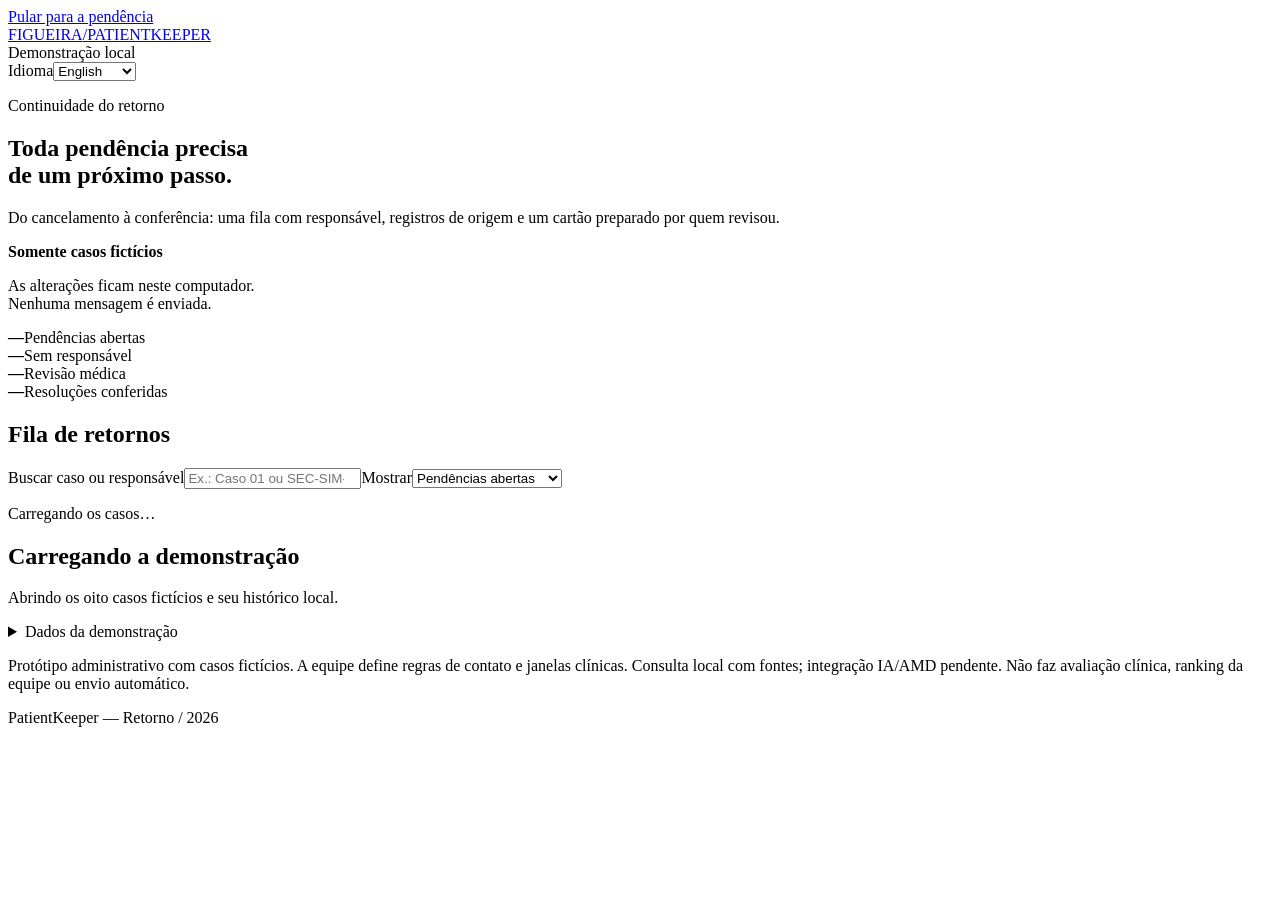
==== app/index.html @ 05391ead "Add Retorno prototype and recorded AMD evidence" ====
<!doctype html>
<html lang="en">
<head>
  <meta charset="utf-8">
  <meta name="viewport" content="width=device-width,initial-scale=1">
  <meta name="color-scheme" content="light">
  <title>PatientKeeper — Retorno | Conferir com fontes</title>
  <link rel="stylesheet" href="/styles.css">
  <script type="module" src="/client.mjs"></script>
</head>
<body>
  <a class="skip" href="#detail">Pular para a pendência</a>
  <div class="shell">
    <header class="topbar">
      <a class="wordmark" href="/" aria-label="PatientKeeper — Retorno, início">FIGUEIRA<span>/</span>PATIENTKEEPER</a>
      <div class="topbar-tools"><span class="badge">Demonstração local</span><div class="language-field"><label for="language">Idioma</label><select id="language" aria-label="Idioma"><option value="en" data-language-option lang="en">English</option><option value="pt" data-language-option lang="pt-BR">Português</option><option value="es" data-language-option lang="es">Español</option></select></div></div>
    </header>
    <main>
      <section class="intro" aria-labelledby="page-title">
        <div><p class="eyebrow">Continuidade do retorno</p><h1 id="page-title">Toda pendência precisa<br>de um próximo passo.</h1><p class="lede">Do cancelamento à conferência: uma fila com responsável, registros de origem e um cartão preparado por quem revisou.</p></div>
        <div class="demo-note"><span class="dot" aria-hidden="true"></span><div><strong>Somente casos fictícios</strong><p>As alterações ficam neste computador.<br>Nenhuma mensagem é enviada.</p></div></div>
      </section>
      <section class="metrics" aria-label="Indicadores do processo">
        <div><strong id="metric-open">—</strong><span>Pendências abertas</span></div>
        <div><strong id="metric-unowned">—</strong><span>Sem responsável</span></div>
        <div><strong id="metric-medical">—</strong><span>Revisão médica</span></div>
        <div><strong id="metric-resolved">—</strong><span>Resoluções conferidas</span></div>
      </section>
      <div class="workspace">
        <aside class="queue" aria-label="Fila de retornos">
          <div class="queue-header"><h2>Fila de retornos</h2><label for="search">Buscar caso ou responsável</label><input type="search" id="search" placeholder="Ex.: Caso 01 ou SEC-SIM-A" autocomplete="off"><label for="filter">Mostrar</label><select id="filter"><option value="open">Pendências abertas</option><option value="all">Todos os casos</option><option value="unowned">Sem responsável</option><option value="medical">Revisão médica</option><option value="waiting">Aguardando resposta</option><option value="blocked">Contato bloqueado</option><option value="resolved">Resolvidas</option></select><p id="queue-count" class="caption" aria-live="polite">Carregando os casos…</p></div>
          <div id="cases"></div>
        </aside>
        <section class="detail" id="detail" tabindex="-1" aria-label="Detalhe da pendência"><div class="empty-state"><h2>Carregando a demonstração</h2><p>Abrindo os oito casos fictícios e seu histórico local.</p></div></section>
      </div>
      <details class="data-tools"><summary>Dados da demonstração</summary><div class="tools-body"><p>Salve uma cópia do progresso ou retome uma cópia destes mesmos oito casos. Importe somente o arquivo desta demonstração, sem dados de pacientes.</p><div class="tool-actions"><a class="button" id="export" href="/api/export" download>Exportar progresso fictício</a><button id="open-import" type="button">Importar progresso</button><button id="open-reset" type="button">Reiniciar oito casos</button></div><p class="caption" id="storage-status">Armazenamento local · IA/RAG ainda não conectados.</p></div></details>
      <footer><p>Protótipo administrativo com casos fictícios. A equipe define regras de contato e janelas clínicas. Consulta local com fontes; integração IA/AMD pendente. Não faz avaliação clínica, ranking da equipe ou envio automático.</p><span>PatientKeeper — Retorno / 2026</span></footer>
    </main>
  </div>
  <div id="notice" class="notice" role="status" aria-live="polite" hidden></div>
  <dialog id="action-dialog" aria-labelledby="dialog-title"><form id="action-form"><div class="dialog-head"><p class="eyebrow">Registro humano · Dados fictícios</p><button class="icon-button" type="button" id="cancel-dialog" aria-label="Fechar confirmação">×</button></div><h2 id="dialog-title"></h2><p id="dialog-description"></p><div id="dialog-checks"></div><div class="dialog-actions"><button type="button" id="back-dialog">Voltar</button><button type="submit" class="primary" id="confirm-dialog" disabled>Confirmar na demonstração</button></div></form></dialog>
  <dialog id="import-dialog" aria-labelledby="import-title"><form id="import-form"><div class="dialog-head"><p class="eyebrow">Somente progresso fictício</p><button class="icon-button" type="button" id="cancel-import" aria-label="Fechar importação">×</button></div><h2 id="import-title">Retomar uma cópia</h2><p>O arquivo substitui o progresso local. Apenas o formato e os casos desta demonstração são aceitos.</p><label for="import-file">Arquivo JSON exportado nesta demonstração</label><input id="import-file" type="file" accept=".json,application/json" required><label class="check"><input type="checkbox" id="import-confirm" required><span>Confirmo que o arquivo contém somente estes casos fictícios.</span></label><p class="form-error" id="import-error" role="alert"></p><div class="dialog-actions"><button type="button" id="back-import">Voltar</button><button type="submit" class="primary">Importar progresso</button></div></form></dialog>
</body>
</html>
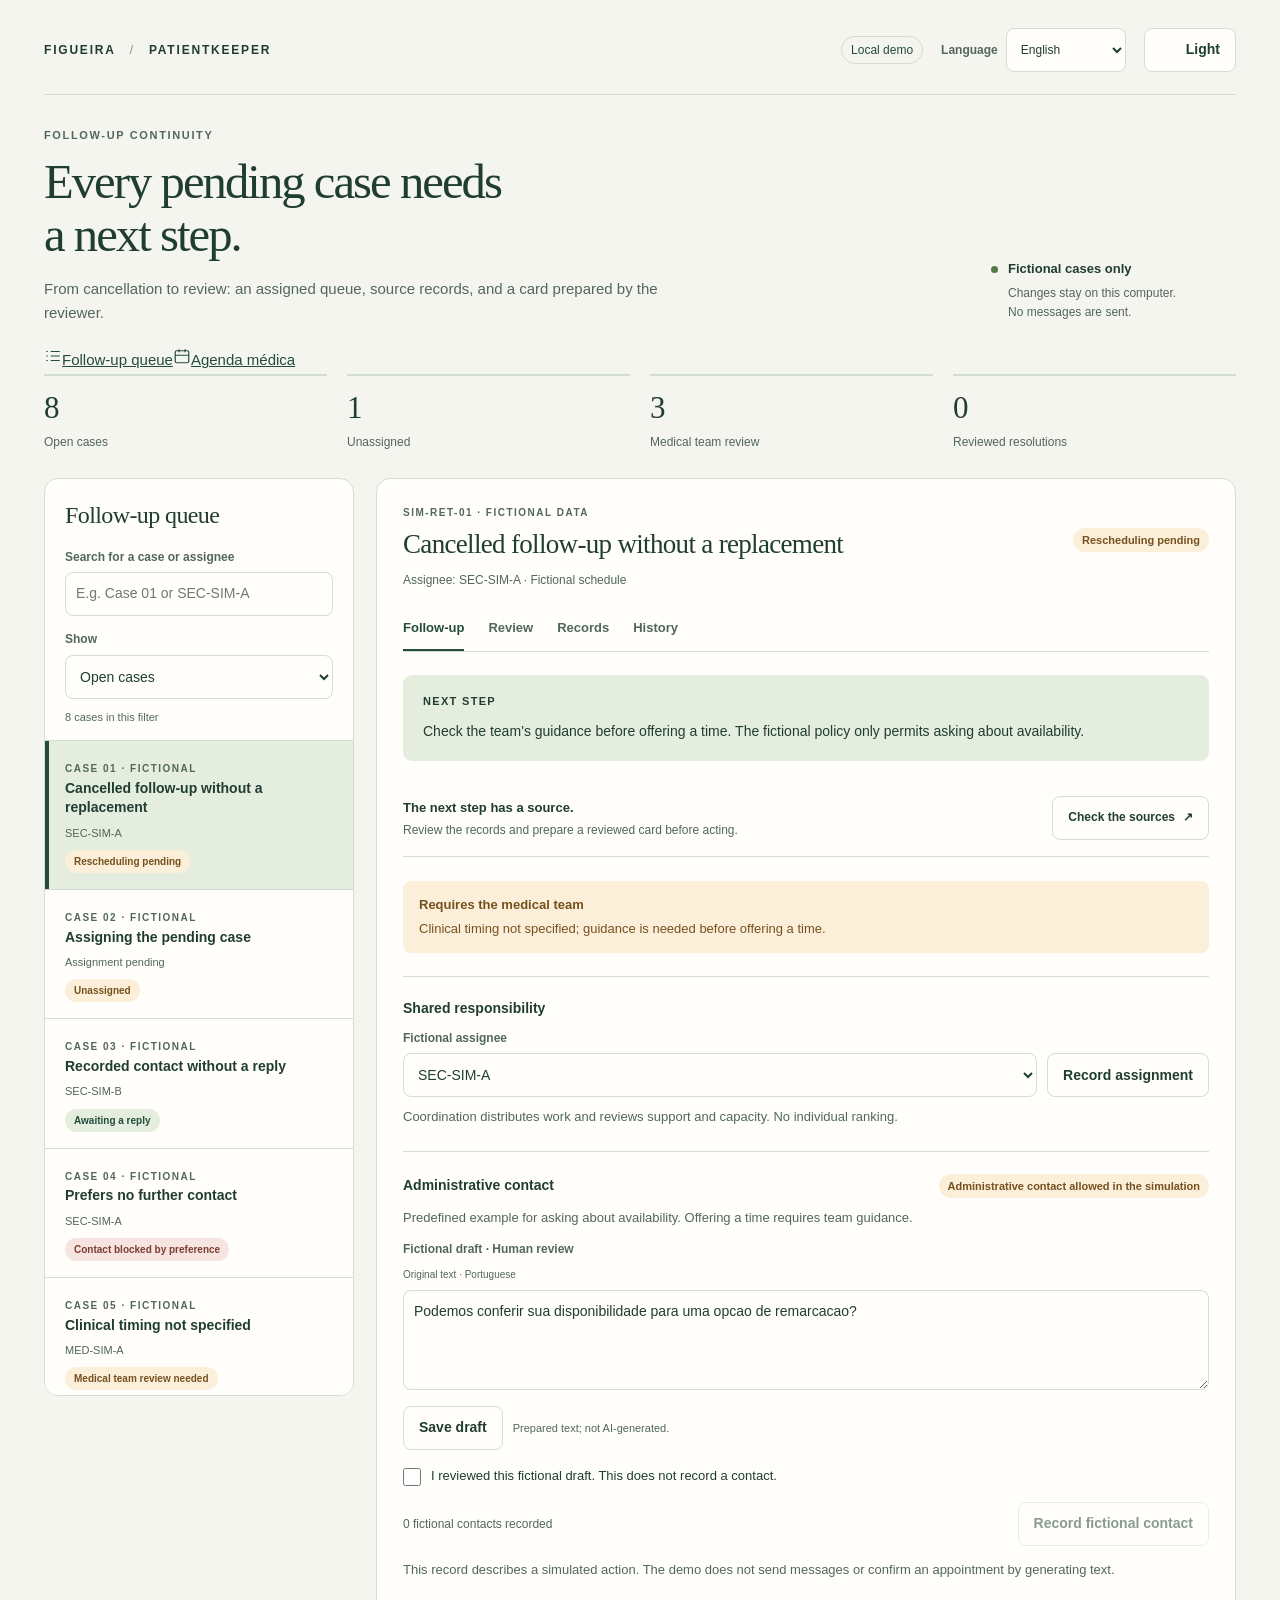
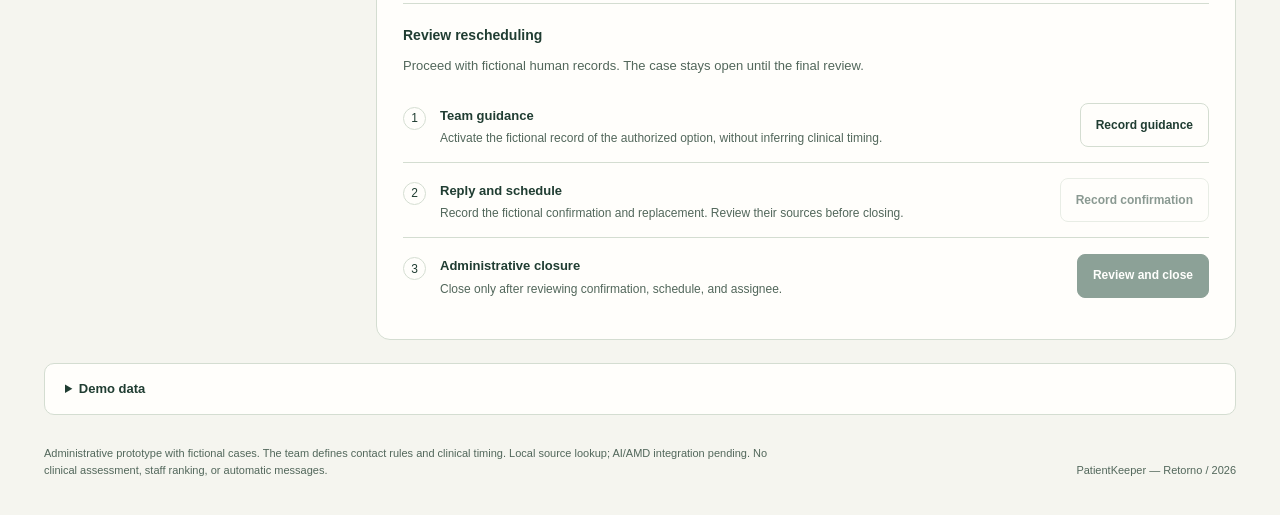
==== commit 54e3d363: "Add persistent theme and fictional doctor calendar" ====
--- a/app/index.html
+++ b/app/index.html
@@ -3,23 +3,27 @@
 <head>
   <meta charset="utf-8">
   <meta name="viewport" content="width=device-width,initial-scale=1">
-  <meta name="color-scheme" content="light">
+  <meta name="color-scheme" content="light dark">
   <title>PatientKeeper — Retorno | Conferir com fontes</title>
+  <link rel="icon" href="/favicon.svg" type="image/svg+xml">
+  <script src="/theme-init.js"></script>
   <link rel="stylesheet" href="/styles.css">
   <script type="module" src="/client.mjs"></script>
 </head>
 <body>
-  <a class="skip" href="#detail">Pular para a pendência</a>
+  <a class="skip" href="#detail">Pular para o conteúdo</a>
   <div class="shell">
     <header class="topbar">
       <a class="wordmark" href="/" aria-label="PatientKeeper — Retorno, início">FIGUEIRA<span>/</span>PATIENTKEEPER</a>
-      <div class="topbar-tools"><span class="badge">Demonstração local</span><div class="language-field"><label for="language">Idioma</label><select id="language" aria-label="Idioma"><option value="en" data-language-option lang="en">English</option><option value="pt" data-language-option lang="pt-BR">Português</option><option value="es" data-language-option lang="es">Español</option></select></div></div>
+      <div class="topbar-tools"><span class="badge">Demonstração local</span><div class="language-field"><label for="language">Idioma</label><select id="language" aria-label="Idioma"><option value="en" data-language-option lang="en">English</option><option value="pt" data-language-option lang="pt-BR">Português</option><option value="es" data-language-option lang="es">Español</option></select></div><button type="button" class="theme-toggle" id="theme-toggle" data-source-reading aria-label="Switch to dark mode" aria-pressed="false"><svg data-theme-icon aria-hidden="true" viewBox="0 0 24 24" width="18" height="18" fill="none" stroke="currentColor" stroke-width="1.6" stroke-linecap="round" stroke-linejoin="round"></svg><span data-theme-label data-source-reading>Light</span></button></div>
     </header>
     <main>
       <section class="intro" aria-labelledby="page-title">
         <div><p class="eyebrow">Continuidade do retorno</p><h1 id="page-title">Toda pendência precisa<br>de um próximo passo.</h1><p class="lede">Do cancelamento à conferência: uma fila com responsável, registros de origem e um cartão preparado por quem revisou.</p></div>
         <div class="demo-note"><span class="dot" aria-hidden="true"></span><div><strong>Somente casos fictícios</strong><p>As alterações ficam neste computador.<br>Nenhuma mensagem é enviada.</p></div></div>
       </section>
+      <nav class="workspace-nav" aria-label="Navegação do trabalho"><a href="#queue" data-view="queue" aria-current="page"><svg aria-hidden="true" viewBox="0 0 24 24" width="18" height="18" fill="none" stroke="currentColor" stroke-width="1.6"><path d="M9 6h12M9 12h12M9 18h12M3 6h2M3 12h2M3 18h2"/></svg>Fila de retornos</a><a href="#calendar" data-view="calendar"><svg aria-hidden="true" viewBox="0 0 24 24" width="18" height="18" fill="none" stroke="currentColor" stroke-width="1.6"><rect x="3" y="5" width="18" height="16" rx="2"/><path d="M16 3v4M8 3v4M3 11h18"/></svg>Agenda médica</a></nav>
+      <section id="queue-view" aria-label="Fila de retornos">
       <section class="metrics" aria-label="Indicadores do processo">
         <div><strong id="metric-open">—</strong><span>Pendências abertas</span></div>
         <div><strong id="metric-unowned">—</strong><span>Sem responsável</span></div>
@@ -33,6 +37,8 @@
         </aside>
         <section class="detail" id="detail" tabindex="-1" aria-label="Detalhe da pendência"><div class="empty-state"><h2>Carregando a demonstração</h2><p>Abrindo os oito casos fictícios e seu histórico local.</p></div></section>
       </div>
+      </section>
+      <section id="calendar-view" class="calendar-view" hidden aria-label="Agenda médica" tabindex="-1" data-source-reading></section>
       <details class="data-tools"><summary>Dados da demonstração</summary><div class="tools-body"><p>Salve uma cópia do progresso ou retome uma cópia destes mesmos oito casos. Importe somente o arquivo desta demonstração, sem dados de pacientes.</p><div class="tool-actions"><a class="button" id="export" href="/api/export" download>Exportar progresso fictício</a><button id="open-import" type="button">Importar progresso</button><button id="open-reset" type="button">Reiniciar oito casos</button></div><p class="caption" id="storage-status">Armazenamento local · IA/RAG ainda não conectados.</p></div></details>
       <footer><p>Protótipo administrativo com casos fictícios. A equipe define regras de contato e janelas clínicas. Consulta local com fontes; integração IA/AMD pendente. Não faz avaliação clínica, ranking da equipe ou envio automático.</p><span>PatientKeeper — Retorno / 2026</span></footer>
     </main>
--- a/styles.css
+++ b/styles.css
@@ -0,0 +1,13 @@
+:root{--ink:#203d32;--muted:#52675b;--paper:#f5f5ef;--white:#fffefb;--line:#d4ddd1;--green:#244c3c;--soft:#e4edde;--amber:#76511e;--amber-bg:#fbefda;--rose:#7c3c30;--rose-bg:#f5e4df;--focus:#906019;--radius:14px}*{box-sizing:border-box}body{margin:0;background:var(--paper);color:var(--ink);font:15px/1.55 -apple-system,BlinkMacSystemFont,"Segoe UI",sans-serif}button,input,select,textarea{font:inherit}button,.button{display:inline-flex;align-items:center;justify-content:center;gap:8px;border:1px solid var(--line);border-radius:8px;padding:10px 15px;min-height:44px;background:var(--white);color:var(--ink);text-decoration:none;cursor:pointer;font-size:14px;font-weight:600}button:hover,.button:hover{background:var(--soft)}button:disabled{opacity:.52;cursor:not-allowed}button.primary{background:var(--green);border-color:var(--green);color:#fff}button.primary:hover{background:#153c2c}a{color:var(--green)}:is(button,a,input,select,textarea,summary):focus-visible{outline:3px solid var(--focus);outline-offset:3px}.skip{position:absolute;top:-100px;left:16px;z-index:15;background:var(--white);padding:12px}.skip:focus{top:12px}.shell{max-width:1440px;padding:28px 44px;margin:auto}.topbar{display:flex;justify-content:space-between;align-items:center;gap:18px;padding-bottom:22px;border-bottom:1px solid var(--line)}.wordmark{color:var(--ink);font-size:12px;font-weight:750;letter-spacing:.15em;text-decoration:none;display:flex;gap:14px;flex-wrap:wrap}.wordmark span{font-weight:400;color:#819481}.badge,.tag{display:inline-flex;align-items:center;max-width:100%;font-size:11px;line-height:1.5;font-weight:650;padding:4px 9px;border-radius:20px;color:var(--green);background:var(--soft)}.badge{border:1px solid var(--line);background:transparent;font-weight:500;font-size:12px}.tag.warn{color:var(--amber);background:var(--amber-bg)}.tag.stop{color:var(--rose);background:var(--rose-bg)}.intro{display:flex;justify-content:space-between;align-items:flex-end;gap:40px;padding:32px 0 22px}.eyebrow{font-size:11px;letter-spacing:.15em;text-transform:uppercase;font-weight:700;margin:0 0 12px;color:var(--muted)}h1{font:400 clamp(34px,3.8vw,51px)/1.08 Georgia,"Times New Roman",serif;letter-spacing:-.04em;margin:0 0 16px}h2{font:400 26px/1.2 Georgia,"Times New Roman",serif;letter-spacing:-.025em;margin:0 0 12px}h3{font-size:14px;line-height:1.4;margin:0 0 10px}p{margin:0 0 12px}.lede{color:var(--muted);max-width:650px;line-height:1.6;margin:0}.demo-note{display:flex;gap:10px;min-width:245px;padding:14px 0 4px;font-size:12px;color:var(--muted)}.demo-note strong{font-size:13px;color:var(--ink);font-weight:600}.demo-note p{margin:5px 0 0}.dot{width:7px;height:7px;flex:0 0 7px;border-radius:50%;background:#557844;margin-top:7px}.metrics{display:grid;grid-template-columns:repeat(4,1fr);gap:20px;margin:3px 0 26px}.metrics>div{border-top:2px solid var(--line);padding-top:12px}.metrics strong{display:block;font:400 31px/1.3 Georgia,serif}.metrics span{font-size:12px;color:var(--muted)}.workspace{display:grid;grid-template-columns:310px minmax(0,1fr);gap:22px;align-items:start}.queue,.detail{border:1px solid var(--line);border-radius:var(--radius);background:var(--white);min-width:0}.queue{overflow:hidden}.queue-header{padding:22px 20px 14px}.queue-header h2{font-size:24px;margin-bottom:18px}label{display:block;font-size:12px;font-weight:600;color:var(--muted);margin-bottom:6px}input:not([type=checkbox]),select,textarea{width:100%;min-height:44px;border:1px solid var(--line);border-radius:8px;background:var(--white);color:var(--ink);padding:10px;font-size:14px}input[type=search]{margin-bottom:14px}textarea{resize:vertical;min-height:100px}.caption{color:var(--muted);font-size:12px;margin:10px 0 0}.queue-header .caption{font-size:11px}#cases{max-height:655px;overflow:auto}.case{width:100%;display:block;text-align:left;padding:16px 20px;border:0;border-top:1px solid var(--line);border-radius:0;min-height:116px;font-weight:400}.case[aria-pressed=true]{background:var(--soft);box-shadow:inset 4px 0 var(--green)}.case .eyebrow{font-size:10px;margin:0 0 6px}.case strong{display:block;font-size:14px;line-height:1.4;margin:0 0 7px;font-weight:650}.case small{display:block;font-size:11px;color:var(--muted);margin-bottom:8px}.case .tag{font-size:10px}.detail{padding:26px;outline:none}.detail:focus-visible{outline:3px solid var(--focus);outline-offset:3px}.detail-head{display:flex;gap:18px;justify-content:space-between;align-items:start}.detail-head h2{font-size:27px;margin-bottom:10px}.detail-head .eyebrow{font-size:10px;margin-bottom:8px}.detail-head>.tag{flex-shrink:0;margin-top:23px;max-width:170px}.context-line{font-size:12px;color:var(--muted);margin:0 0 18px}.tabs{display:flex;gap:24px;border-bottom:1px solid var(--line);margin-bottom:23px;overflow:auto}.tabs button{padding:10px 0;min-height:44px;border:0;border-bottom:2px solid transparent;border-radius:0;background:transparent;font-size:13px;color:var(--muted);white-space:nowrap}.tabs button[aria-selected=true]{color:var(--green);border-color:var(--green)}.next-action{padding:19px 20px;background:var(--soft);border-radius:9px;margin-bottom:22px}.next-action h3{font-size:11px;text-transform:uppercase;letter-spacing:.12em}.next-action p{font-size:14px;line-height:1.6;margin:0}.section{margin-top:23px;padding-top:22px;border-top:1px solid var(--line)}.section:first-child{margin-top:0;padding-top:0;border-top:0}.section>p{font-size:13px;color:var(--muted)}.field-row{display:flex;align-items:flex-end;gap:10px}.field-row .field{flex:1;min-width:0}.field-row label{margin:0 0 6px}.field-row button{flex-shrink:0}.callout{font-size:13px;border-radius:8px;padding:14px 16px;background:var(--amber-bg);color:var(--amber);margin:14px 0}.callout.stop{background:var(--rose-bg);color:var(--rose)}.callout p{margin:4px 0 0}.section-title-row{display:flex;align-items:center;justify-content:space-between;gap:14px;margin-bottom:10px}.section-title-row h3{margin:0}.contact-summary{display:flex;align-items:center;justify-content:space-between;font-size:12px;color:var(--muted);gap:14px;margin:14px 0}.form-actions{display:flex;gap:10px;flex-wrap:wrap;align-items:center;margin-top:10px}.draft-status{font-size:11px;color:var(--muted)}.check{display:flex;align-items:flex-start;gap:10px;font-size:13px;line-height:1.5;font-weight:400;margin:16px 0;color:var(--ink)}input[type=checkbox]{width:18px;height:18px;margin:2px 0 0;flex-shrink:0;accent-color:var(--green)}.step{display:grid;grid-template-columns:25px minmax(0,1fr) auto;gap:12px;align-items:center;padding:15px 0;border-top:1px solid var(--line)}.step:first-of-type{border-top:0}.step-num{font-size:12px;width:23px;height:23px;border:1px solid var(--line);border-radius:50%;display:grid;place-items:center;align-self:start;margin-top:4px}.step.complete .step-num{background:var(--soft);border-color:var(--soft)}.step strong{font-size:13px;font-weight:650}.step p{font-size:12px;line-height:1.5;margin:3px 0 0;color:var(--muted)}.step button{font-size:12px;max-width:160px}.source{padding:15px 17px;border:1px solid var(--line);border-left:3px solid #819675;border-radius:6px;margin-bottom:12px;font-size:13px;line-height:1.65;overflow-wrap:anywhere}.source-head{display:flex;align-items:center;justify-content:space-between;gap:12px;margin-bottom:8px}.source-head strong{font-size:11px;font-weight:650}.source .tag{font-size:10px}.source p{margin:0}.source.historical{border-left-color:#b59657;background:#faf7f1}.timeline{list-style:none;padding:0;margin:0}.timeline li{display:grid;grid-template-columns:12px minmax(0,1fr);gap:12px;margin-left:4px;padding:0 0 18px;border-left:1px solid var(--line)}.timeline li:before{content:"";width:7px;height:7px;background:#769265;border-radius:50%;margin-left:-4px;margin-top:7px}.timeline p{font-size:13px;margin:0 0 4px}.timeline time{font-size:11px;color:var(--muted)}.empty-state{padding:20px 0}.empty-state p{font-size:14px;color:var(--muted);max-width:520px}.queue .empty-state{padding:18px 20px}.queue .empty-state p{font-size:12px}.data-tools{margin-top:23px;border:1px solid var(--line);border-radius:10px;font-size:13px;background:var(--white)}summary{padding:15px 20px;cursor:pointer;font-weight:600}summary:hover{background:var(--soft);border-radius:10px}.tools-body{padding:5px 20px 18px}.tools-body>p{max-width:700px;color:var(--muted)}.tool-actions{display:flex;gap:10px;flex-wrap:wrap}.tool-actions button,.tool-actions a{font-size:12px}footer{display:flex;align-items:flex-end;justify-content:space-between;gap:50px;padding:30px 0 8px;font-size:11px;color:var(--muted)}footer p{max-width:730px;margin:0}footer>span{white-space:nowrap}.notice{position:fixed;bottom:22px;left:50%;transform:translateX(-50%);max-width:min(90vw,700px);border:1px solid var(--line);background:var(--ink);color:white;border-radius:9px;box-shadow:0 8px 32px #152a2226;padding:12px 18px;font-size:13px;z-index:30}.notice.error{background:#793c30;color:#fff;border-color:#793c30}dialog{max-width:min(550px,calc(100vw - 32px));width:550px;padding:25px;border:1px solid var(--line);border-radius:14px;background:var(--white);color:var(--ink)}dialog::backdrop{background:#142c245c}dialog p{font-size:14px;color:var(--muted)}.dialog-head{display:flex;justify-content:space-between;align-items:start;gap:20px}.icon-button{font-size:25px;padding:0;min-width:36px;min-height:36px;font-weight:400;border:0;background:transparent}.dialog-head .eyebrow{font-size:10px;margin-top:10px}.dialog-actions{display:flex;justify-content:flex-end;gap:10px;padding-top:16px;margin-top:20px;border-top:1px solid var(--line)}.form-error{color:var(--rose);font-size:12px;margin-top:14px;min-height:18px}.busy{cursor:wait}.busy button{cursor:wait}.sr-only{position:absolute;width:1px;height:1px;padding:0;margin:-1px;overflow:hidden;clip:rect(0,0,0,0);white-space:nowrap;border:0}[hidden]{display:none!important}@media(max-width:1000px){.shell{padding:24px}.workspace{grid-template-columns:280px minmax(0,1fr);gap:18px}.detail{padding:22px}.detail-head{display:block}.detail-head>.tag{margin:0 0 12px;max-width:100%}.field-row{flex-wrap:wrap}.field-row .field{flex-basis:100%}.intro{gap:24px}.demo-note{min-width:200px}.step{grid-template-columns:24px minmax(0,1fr)}.step button{grid-column:2;justify-self:start;max-width:none}footer{gap:25px}}@media(max-width:760px){.intro{display:block}.demo-note{margin-top:18px;padding:0}.workspace{grid-template-columns:1fr}.metrics{gap:12px;margin-bottom:22px}#cases{max-height:300px}.queue-header{padding:19px}.queue-header h2{margin-bottom:15px}.detail-head{display:flex}.detail-head>.tag{margin-top:22px;max-width:160px}.field-row{flex-wrap:nowrap}.field-row .field{flex-basis:auto}.step{grid-template-columns:24px minmax(0,1fr) auto}.step button{grid-column:auto;max-width:150px}footer{display:block}footer>span{display:block;margin-top:14px}}@media(max-width:480px){.shell{padding:18px 16px}.topbar{align-items:start;flex-wrap:wrap;gap:12px;padding-bottom:18px}.wordmark{font-size:10px;gap:9px}.badge{font-size:10px;padding:3px 8px}.intro{padding:27px 0 20px}h1{font-size:35px}.lede{font-size:14px}.metrics{grid-template-columns:repeat(2,1fr);gap:14px}.metrics strong{font-size:29px}.metrics span{font-size:11px}.detail{padding:18px}.detail-head{display:block}.detail-head h2{font-size:26px}.detail-head>.tag{margin:0 0 12px;max-width:100%}.tabs{gap:22px}.field-row{flex-wrap:wrap}.field-row .field{flex-basis:100%}.field-row button{width:100%}.step{grid-template-columns:23px minmax(0,1fr)}.step button{grid-column:2;justify-self:start;max-width:none}.form-actions button{width:100%}.contact-summary{flex-wrap:wrap}.source-head{flex-wrap:wrap}.tools-body{padding:5px 16px 18px}.tool-actions button,.tool-actions a{width:100%}dialog{padding:20px}.dialog-actions{flex-wrap:wrap}.dialog-actions button{flex:1;min-width:110px}.notice{bottom:14px;font-size:12px}.context-line{font-size:11px}}@media(prefers-reduced-motion:no-preference){button,.button{transition:background-color .15s ease}}
+/* ACT III — conferência com fontes, 12/10/2026 */
+.evidence-entry{display:flex;align-items:center;justify-content:space-between;gap:18px;margin:-4px 0 24px;padding:16px 0;border-bottom:1px solid var(--line)}.evidence-entry strong{font-size:13px}.evidence-entry p{font-size:12px;color:var(--muted);margin:3px 0 0}.evidence-entry button{font-size:12px;flex-shrink:0}.evidence-intro{display:flex;justify-content:space-between;gap:22px;align-items:flex-start;margin-bottom:22px}.evidence-intro h3{font:400 26px/1.2 Georgia,serif;letter-spacing:-.025em;margin:0 0 10px}.evidence-intro p:not(.eyebrow){font-size:13px;color:var(--muted);max-width:430px;margin:0}.evidence-intro>.tag{white-space:nowrap;margin-top:4px}.evidence-prompts{display:flex;gap:7px;flex-wrap:wrap;margin:10px 0}.evidence-prompts button{min-height:36px;padding:6px 10px;font-size:11px;font-weight:500;background:transparent}.evidence-empty{display:flex;gap:17px;padding:23px 0;margin-top:23px;border-top:1px solid var(--line);color:var(--muted)}.evidence-empty>span{font:400 25px/1.3 Georgia,serif;color:#83917d}.evidence-empty strong{font-size:13px;color:var(--ink)}.evidence-empty p{font-size:12px;max-width:450px;margin:4px 0 0}.evidence-loading{padding:23px 0;font-size:13px;color:var(--muted)}.evidence-findings{border-top:1px solid var(--line);padding-top:23px;margin-top:25px}.evidence-result-heading{display:flex;align-items:flex-start;justify-content:space-between;gap:20px;margin-bottom:14px}.evidence-result-heading h3{font-size:14px;margin:0}.evidence-result-heading .tag{flex-shrink:0}.evidence-excerpt{border:1px solid var(--line);border-left:3px solid var(--green);border-radius:8px;padding:17px 18px;margin:12px 0;background:#fbfcf7}.evidence-excerpt blockquote{font-size:14px;line-height:1.65;margin:8px 0 0;overflow-wrap:anywhere}.evidence-excerpt .check{border-top:1px solid var(--line);margin:16px 0 0;padding-top:12px;font-size:12px}.evidence-review{margin-top:22px;padding:0 0 6px}.evidence-review>p{margin-top:10px}.historical-note{padding:0;margin-top:14px;border:1px solid var(--line);border-radius:8px;font-size:12px}.historical-note>.source{margin:0 14px 14px}.evidence-receipts{margin-top:25px;border-top:1px solid var(--line)}.evidence-receipts>summary{font-size:12px;padding:16px 0}.saved-review{display:flex;gap:14px;align-items:center;flex-wrap:wrap;border-top:1px solid var(--line);padding:12px 0}.saved-review strong{font-size:12px}.saved-review button{font-size:12px;min-height:36px;padding:6px 12px;margin-left:auto}.evidence-limit{padding-top:17px;border-top:1px solid var(--line);margin:18px 0 0}.return-card{padding:26px;margin:28px 0 0;background:#f1f4e8;border:1px solid #bdcbb1;border-radius:12px;box-shadow:0 5px 15px #244c3c08}.return-card header{display:flex;align-items:start;justify-content:space-between;gap:15px;margin-bottom:18px}.return-card header>.eyebrow{font-size:10px;margin:4px 0 0}.return-card .tag{background:#dfe8d3;font-size:10px}.return-card>h3{font:400 30px/1.2 Georgia,serif;letter-spacing:-.035em;margin-bottom:8px}.card-subtitle{font-size:12px;color:var(--muted)}.card-sources{margin:20px 0 0;padding:0;list-style:none;counter-reset:card-source}.card-sources li{position:relative;counter-increment:card-source;padding:16px 0 16px 29px;border-top:1px solid #cbd6bf}.card-sources li:before{content:counter(card-source,decimal-leading-zero);position:absolute;top:18px;left:0;font-size:10px;color:var(--muted)}.card-sources p{font-size:14px;margin:0 0 8px;overflow-wrap:anywhere}.card-sources span{font-size:10px;color:var(--muted);overflow-wrap:anywhere}.card-foot{display:flex;justify-content:space-between;gap:22px;border-top:1px solid #bdcbb1;padding-top:17px;margin-top:5px}.card-foot p{font-size:10px;color:var(--muted);margin:0;overflow-wrap:anywhere;max-width:52%}@media(max-width:1050px){.evidence-intro{display:block}.evidence-intro>.tag{margin-top:14px}.evidence-entry{display:block}.evidence-entry button{margin-top:12px}.evidence-result-heading{flex-wrap:wrap;gap:8px}}@media(max-width:480px){.evidence-intro h3{font-size:24px}.evidence-prompts{gap:6px}.evidence-prompts button{min-height:44px}.evidence-excerpt{padding:14px}.return-card{padding:18px}.return-card header{display:block}.return-card header .tag{margin-top:10px}.return-card>h3{font-size:27px}.card-foot{display:block}.card-foot p{max-width:100%;margin:0 0 9px}.saved-review button{margin-left:0}.evidence-entry button,.evidence-review button{width:100%}}
+@media(max-width:480px){.tabs{display:grid;grid-template-columns:repeat(2,minmax(0,1fr));gap:0 18px;overflow:visible}.tabs button{justify-content:flex-start}}
+
+/* Language selector and navigation improvements — ACT III, 12/10/2026. */
+.topbar-tools{display:flex;align-items:center;gap:18px;flex-wrap:wrap}.language-field{display:flex;align-items:center;gap:8px}.language-field label{margin:0}.language-field select{width:auto;min-width:120px;min-height:44px;padding:8px 30px 8px 10px;font-size:12px}.queue-return{display:none}.original-label{font-size:10px!important;line-height:1.5;color:var(--muted);margin:8px 0!important}.lexical-limit{padding:12px 14px;border:1px solid var(--line);border-radius:8px;background:#f8f9f3}.evidence-result-heading h3:focus-visible,.return-card h3:focus-visible{outline:3px solid var(--focus);outline-offset:5px}.card-sources .original-label{margin:0 0 8px!important}.evidence-excerpt .original-label{margin:8px 0 0!important}@media(max-width:1000px){.tabs{display:grid;grid-template-columns:repeat(2,minmax(0,1fr));gap:0 18px;overflow:visible}.tabs button{justify-content:flex-start;white-space:normal;text-align:left;overflow-wrap:anywhere}}@media(max-width:760px){.queue-return{display:inline-flex;margin:0 0 18px;min-height:44px}.topbar-tools{gap:10px}.language-field{flex-wrap:wrap}}@media(max-width:480px){.topbar-tools{width:100%;justify-content:space-between;gap:8px}.language-field label{font-size:11px}.language-field select{min-width:112px;font-size:12px}}
+
+/* Reviewed reading translations are display-only; original citations remain accessible. */
+.source-reading{min-width:0;overflow-wrap:anywhere}.source-reading .reading-label{font-size:10px;font-weight:650;color:var(--green);margin:10px 0 6px}.source-reading .reading-text{font-size:14px;line-height:1.65;margin:0 0 8px}.source-reading .reading-limit,.source-reading .reading-unavailable{font-size:11px;line-height:1.5;color:var(--muted);margin:8px 0}.source-original{border-top:1px solid var(--line);margin:10px 0 0}.source-original>summary{min-height:44px;padding:10px 0;font-size:11px;font-weight:600;line-height:1.5;color:var(--muted)}.source-original>summary:hover{background:transparent;color:var(--ink)}.source-original>summary:focus-visible{outline:3px solid var(--focus);outline-offset:3px}.source-original .source-original-text{padding:10px 12px;margin:0 0 4px;background:#f2f4eb;border-radius:5px;line-height:1.65;font-size:13px;overflow-wrap:anywhere}.card-sources .reading-label{margin:0 0 6px}.card-sources .reading-limit{font-size:11px}.card-sources .source-original-text{font-size:13px}@media(max-width:480px){.source-reading .reading-text{font-size:13px}.source-original>summary{font-size:12px}}
+
+/* Recorded execution is a separate reading surface, not a live AI answer. */
+.recorded-amd-reading.section{padding:24px;margin-top:28px;border-top:1px solid var(--line);border-radius:10px;background:#f5f7ef;min-width:0;overflow-wrap:anywhere}.recorded-amd-reading .section-title-row h3{font:400 18px/1.35 Georgia,"Times New Roman",serif;letter-spacing:-.02em}.recorded-amd-reading h4{font-size:14px;margin:20px 0 10px}.recorded-amd-reading .evidence-excerpt{background:var(--white)}.recorded-amd-reading .evidence-excerpt>strong{font-size:11px}.recorded-amd-reading .evidence-receipts .caption{overflow-wrap:anywhere}.recorded-amd-reading .caption{line-height:1.6}.recorded-amd-reading .callout{line-height:1.65}@media(max-width:480px){.recorded-amd-reading.section{padding:18px}}
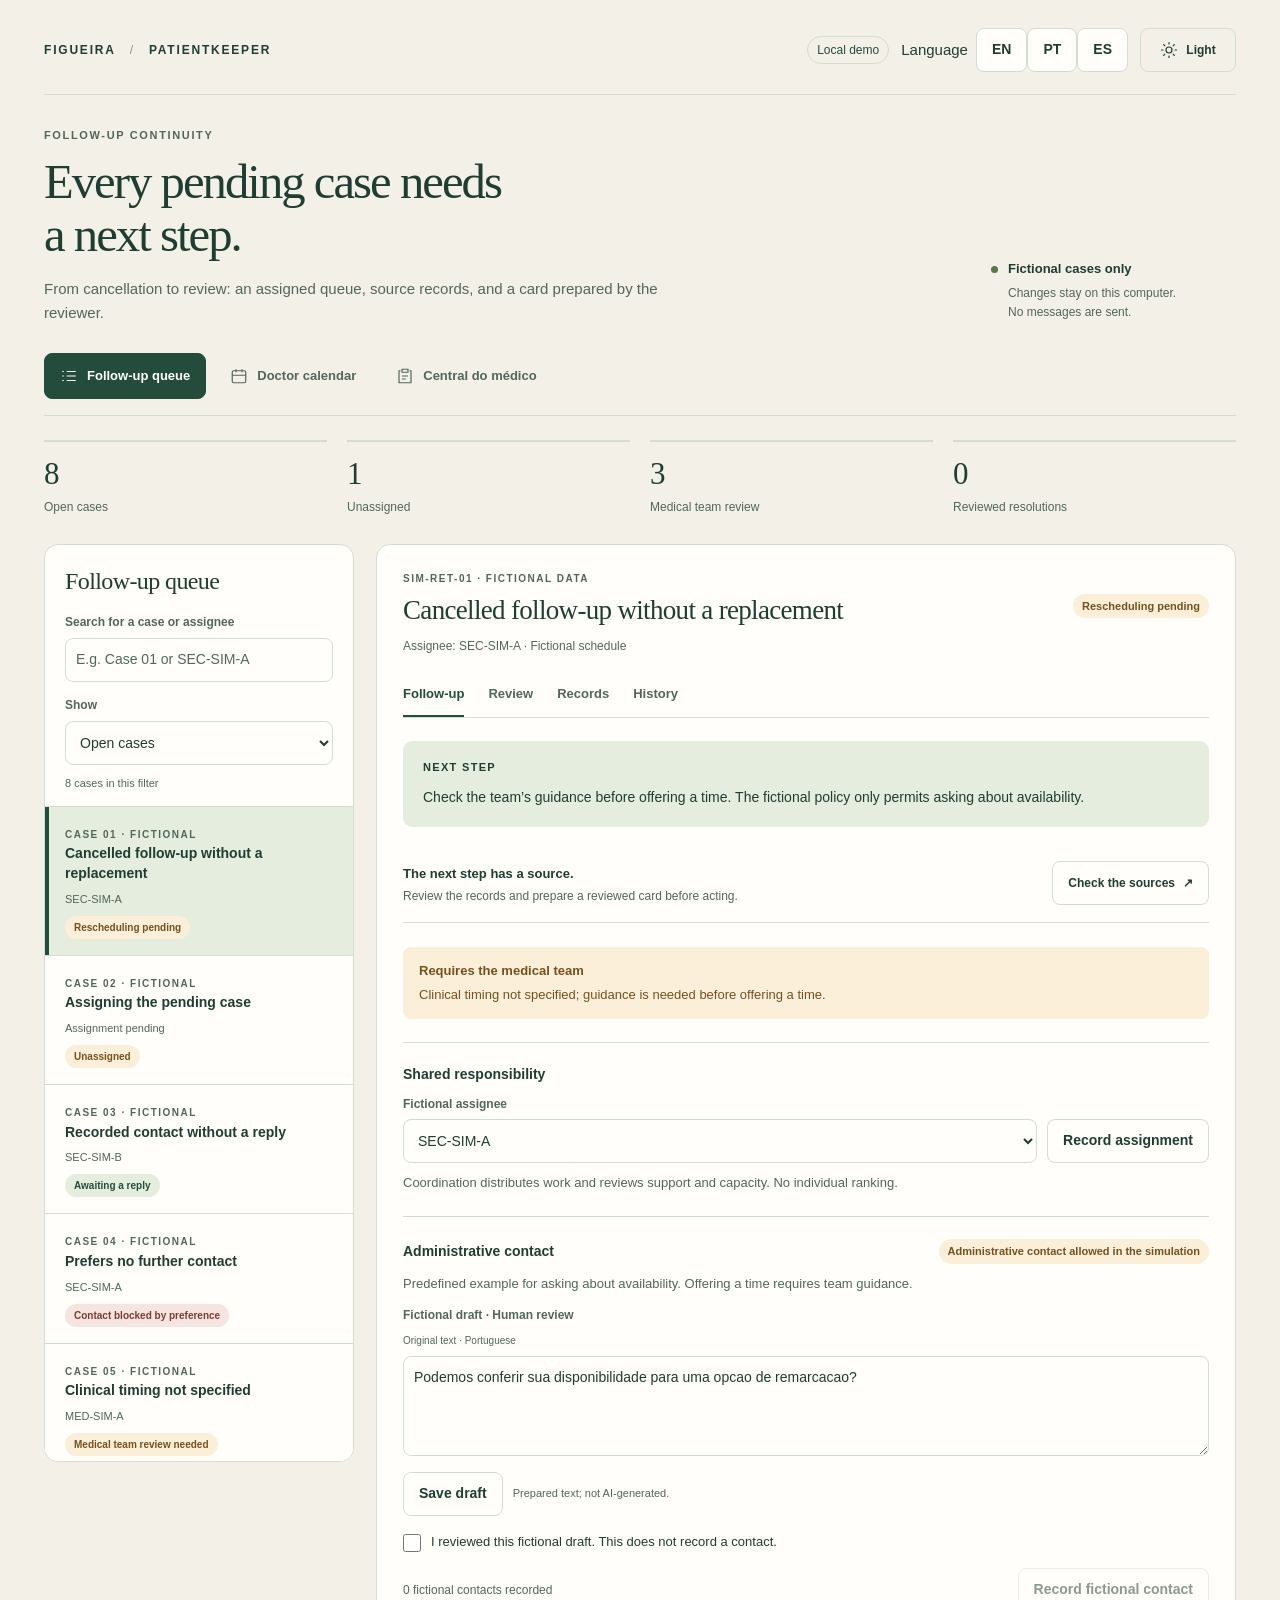
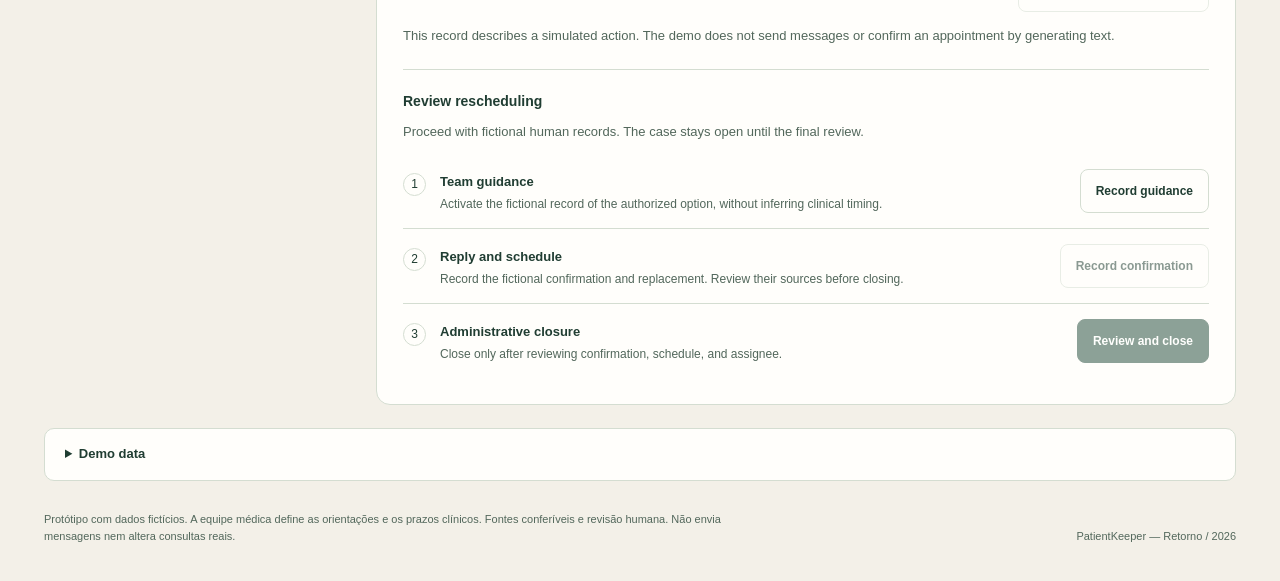
==== commit a0f84176: "Add recorded Gemma evidence and doctor workspace" ====
--- a/app/index.html
+++ b/app/index.html
@@ -8,6 +8,9 @@
   <link rel="icon" href="/favicon.svg" type="image/svg+xml">
   <script src="/theme-init.js"></script>
   <link rel="stylesheet" href="/styles.css">
+  <link rel="stylesheet" href="/care-journey.css">
+  <link rel="stylesheet" href="/selection-controls.css">
+  <link rel="stylesheet" href="/recorded-gemma.css">
   <script type="module" src="/client.mjs"></script>
 </head>
 <body>
@@ -15,14 +18,15 @@
   <div class="shell">
     <header class="topbar">
       <a class="wordmark" href="/" aria-label="PatientKeeper — Retorno, início">FIGUEIRA<span>/</span>PATIENTKEEPER</a>
-      <div class="topbar-tools"><span class="badge">Demonstração local</span><div class="language-field"><label for="language">Idioma</label><select id="language" aria-label="Idioma"><option value="en" data-language-option lang="en">English</option><option value="pt" data-language-option lang="pt-BR">Português</option><option value="es" data-language-option lang="es">Español</option></select></div><button type="button" class="theme-toggle" id="theme-toggle" data-source-reading aria-label="Switch to dark mode" aria-pressed="false"><svg data-theme-icon aria-hidden="true" viewBox="0 0 24 24" width="18" height="18" fill="none" stroke="currentColor" stroke-width="1.6" stroke-linecap="round" stroke-linejoin="round"></svg><span data-theme-label data-source-reading>Light</span></button></div>
+      <div class="topbar-tools"><span class="badge">Demonstração local</span><div class="language-field"><span id="language-label">Idioma</span><div id="language-switcher" class="language-switcher" role="group" aria-labelledby="language-label"><button type="button" data-language="en" data-language-option lang="en" aria-label="English" aria-pressed="true">EN</button><button type="button" data-language="pt" data-language-option lang="pt-BR" aria-label="Português" aria-pressed="false">PT</button><button type="button" data-language="es" data-language-option lang="es" aria-label="Español" aria-pressed="false">ES</button></div><select id="language" hidden tabindex="-1" aria-hidden="true" aria-label="Idioma"><option value="en" data-language-option lang="en">English</option><option value="pt" data-language-option lang="pt-BR">Português</option><option value="es" data-language-option lang="es">Español</option></select></div><button type="button" class="theme-toggle" id="theme-toggle" data-source-reading aria-label="Switch to dark mode" aria-pressed="false"><svg data-theme-icon aria-hidden="true" viewBox="0 0 24 24" width="18" height="18" fill="none" stroke="currentColor" stroke-width="1.6" stroke-linecap="round" stroke-linejoin="round"></svg><span data-theme-label data-source-reading>Light</span></button></div>
     </header>
     <main>
       <section class="intro" aria-labelledby="page-title">
         <div><p class="eyebrow">Continuidade do retorno</p><h1 id="page-title">Toda pendência precisa<br>de um próximo passo.</h1><p class="lede">Do cancelamento à conferência: uma fila com responsável, registros de origem e um cartão preparado por quem revisou.</p></div>
         <div class="demo-note"><span class="dot" aria-hidden="true"></span><div><strong>Somente casos fictícios</strong><p>As alterações ficam neste computador.<br>Nenhuma mensagem é enviada.</p></div></div>
       </section>
-      <nav class="workspace-nav" aria-label="Navegação do trabalho"><a href="#queue" data-view="queue" aria-current="page"><svg aria-hidden="true" viewBox="0 0 24 24" width="18" height="18" fill="none" stroke="currentColor" stroke-width="1.6"><path d="M9 6h12M9 12h12M9 18h12M3 6h2M3 12h2M3 18h2"/></svg>Fila de retornos</a><a href="#calendar" data-view="calendar"><svg aria-hidden="true" viewBox="0 0 24 24" width="18" height="18" fill="none" stroke="currentColor" stroke-width="1.6"><rect x="3" y="5" width="18" height="16" rx="2"/><path d="M16 3v4M8 3v4M3 11h18"/></svg>Agenda médica</a></nav>
+      <nav class="workspace-nav" aria-label="Navegação do trabalho"><a href="#queue" data-view="queue" aria-current="page"><svg aria-hidden="true" viewBox="0 0 24 24" width="18" height="18" fill="none" stroke="currentColor" stroke-width="1.6"><path d="M9 6h12M9 12h12M9 18h12M3 6h2M3 12h2M3 18h2"/></svg>Fila de retornos</a><a href="#calendar" data-view="calendar"><svg aria-hidden="true" viewBox="0 0 24 24" width="18" height="18" fill="none" stroke="currentColor" stroke-width="1.6"><rect x="3" y="5" width="18" height="16" rx="2"/><path d="M16 3v4M8 3v4M3 11h18"/></svg>Agenda médica</a><a href="#care" data-view="care"><svg aria-hidden="true" viewBox="0 0 24 24" width="18" height="18" fill="none" stroke="currentColor" stroke-width="1.6"><path d="M8 3h8v4H8zM6 5H4v16h16V5h-2M8 12h8M8 16h5"/></svg>Central do médico</a></nav>
+      <section id="care-view" hidden tabindex="-1" data-source-reading></section>
       <section id="queue-view" aria-label="Fila de retornos">
       <section class="metrics" aria-label="Indicadores do processo">
         <div><strong id="metric-open">—</strong><span>Pendências abertas</span></div>
@@ -40,7 +44,7 @@
       </section>
       <section id="calendar-view" class="calendar-view" hidden aria-label="Agenda médica" tabindex="-1" data-source-reading></section>
       <details class="data-tools"><summary>Dados da demonstração</summary><div class="tools-body"><p>Salve uma cópia do progresso ou retome uma cópia destes mesmos oito casos. Importe somente o arquivo desta demonstração, sem dados de pacientes.</p><div class="tool-actions"><a class="button" id="export" href="/api/export" download>Exportar progresso fictício</a><button id="open-import" type="button">Importar progresso</button><button id="open-reset" type="button">Reiniciar oito casos</button></div><p class="caption" id="storage-status">Armazenamento local · IA/RAG ainda não conectados.</p></div></details>
-      <footer><p>Protótipo administrativo com casos fictícios. A equipe define regras de contato e janelas clínicas. Consulta local com fontes; integração IA/AMD pendente. Não faz avaliação clínica, ranking da equipe ou envio automático.</p><span>PatientKeeper — Retorno / 2026</span></footer>
+      <footer><p>Protótipo com dados fictícios. A equipe médica define as orientações e os prazos clínicos. Fontes conferíveis e revisão humana. Não envia mensagens nem altera consultas reais.</p><span>PatientKeeper — Retorno / 2026</span></footer>
     </main>
   </div>
   <div id="notice" class="notice" role="status" aria-live="polite" hidden></div>
--- a/styles.css
+++ b/styles.css
@@ -1,13 +1,86 @@
-:root{--ink:#203d32;--muted:#52675b;--paper:#f5f5ef;--white:#fffefb;--line:#d4ddd1;--green:#244c3c;--soft:#e4edde;--amber:#76511e;--amber-bg:#fbefda;--rose:#7c3c30;--rose-bg:#f5e4df;--focus:#906019;--radius:14px}*{box-sizing:border-box}body{margin:0;background:var(--paper);color:var(--ink);font:15px/1.55 -apple-system,BlinkMacSystemFont,"Segoe UI",sans-serif}button,input,select,textarea{font:inherit}button,.button{display:inline-flex;align-items:center;justify-content:center;gap:8px;border:1px solid var(--line);border-radius:8px;padding:10px 15px;min-height:44px;background:var(--white);color:var(--ink);text-decoration:none;cursor:pointer;font-size:14px;font-weight:600}button:hover,.button:hover{background:var(--soft)}button:disabled{opacity:.52;cursor:not-allowed}button.primary{background:var(--green);border-color:var(--green);color:#fff}button.primary:hover{background:#153c2c}a{color:var(--green)}:is(button,a,input,select,textarea,summary):focus-visible{outline:3px solid var(--focus);outline-offset:3px}.skip{position:absolute;top:-100px;left:16px;z-index:15;background:var(--white);padding:12px}.skip:focus{top:12px}.shell{max-width:1440px;padding:28px 44px;margin:auto}.topbar{display:flex;justify-content:space-between;align-items:center;gap:18px;padding-bottom:22px;border-bottom:1px solid var(--line)}.wordmark{color:var(--ink);font-size:12px;font-weight:750;letter-spacing:.15em;text-decoration:none;display:flex;gap:14px;flex-wrap:wrap}.wordmark span{font-weight:400;color:#819481}.badge,.tag{display:inline-flex;align-items:center;max-width:100%;font-size:11px;line-height:1.5;font-weight:650;padding:4px 9px;border-radius:20px;color:var(--green);background:var(--soft)}.badge{border:1px solid var(--line);background:transparent;font-weight:500;font-size:12px}.tag.warn{color:var(--amber);background:var(--amber-bg)}.tag.stop{color:var(--rose);background:var(--rose-bg)}.intro{display:flex;justify-content:space-between;align-items:flex-end;gap:40px;padding:32px 0 22px}.eyebrow{font-size:11px;letter-spacing:.15em;text-transform:uppercase;font-weight:700;margin:0 0 12px;color:var(--muted)}h1{font:400 clamp(34px,3.8vw,51px)/1.08 Georgia,"Times New Roman",serif;letter-spacing:-.04em;margin:0 0 16px}h2{font:400 26px/1.2 Georgia,"Times New Roman",serif;letter-spacing:-.025em;margin:0 0 12px}h3{font-size:14px;line-height:1.4;margin:0 0 10px}p{margin:0 0 12px}.lede{color:var(--muted);max-width:650px;line-height:1.6;margin:0}.demo-note{display:flex;gap:10px;min-width:245px;padding:14px 0 4px;font-size:12px;color:var(--muted)}.demo-note strong{font-size:13px;color:var(--ink);font-weight:600}.demo-note p{margin:5px 0 0}.dot{width:7px;height:7px;flex:0 0 7px;border-radius:50%;background:#557844;margin-top:7px}.metrics{display:grid;grid-template-columns:repeat(4,1fr);gap:20px;margin:3px 0 26px}.metrics>div{border-top:2px solid var(--line);padding-top:12px}.metrics strong{display:block;font:400 31px/1.3 Georgia,serif}.metrics span{font-size:12px;color:var(--muted)}.workspace{display:grid;grid-template-columns:310px minmax(0,1fr);gap:22px;align-items:start}.queue,.detail{border:1px solid var(--line);border-radius:var(--radius);background:var(--white);min-width:0}.queue{overflow:hidden}.queue-header{padding:22px 20px 14px}.queue-header h2{font-size:24px;margin-bottom:18px}label{display:block;font-size:12px;font-weight:600;color:var(--muted);margin-bottom:6px}input:not([type=checkbox]),select,textarea{width:100%;min-height:44px;border:1px solid var(--line);border-radius:8px;background:var(--white);color:var(--ink);padding:10px;font-size:14px}input[type=search]{margin-bottom:14px}textarea{resize:vertical;min-height:100px}.caption{color:var(--muted);font-size:12px;margin:10px 0 0}.queue-header .caption{font-size:11px}#cases{max-height:655px;overflow:auto}.case{width:100%;display:block;text-align:left;padding:16px 20px;border:0;border-top:1px solid var(--line);border-radius:0;min-height:116px;font-weight:400}.case[aria-pressed=true]{background:var(--soft);box-shadow:inset 4px 0 var(--green)}.case .eyebrow{font-size:10px;margin:0 0 6px}.case strong{display:block;font-size:14px;line-height:1.4;margin:0 0 7px;font-weight:650}.case small{display:block;font-size:11px;color:var(--muted);margin-bottom:8px}.case .tag{font-size:10px}.detail{padding:26px;outline:none}.detail:focus-visible{outline:3px solid var(--focus);outline-offset:3px}.detail-head{display:flex;gap:18px;justify-content:space-between;align-items:start}.detail-head h2{font-size:27px;margin-bottom:10px}.detail-head .eyebrow{font-size:10px;margin-bottom:8px}.detail-head>.tag{flex-shrink:0;margin-top:23px;max-width:170px}.context-line{font-size:12px;color:var(--muted);margin:0 0 18px}.tabs{display:flex;gap:24px;border-bottom:1px solid var(--line);margin-bottom:23px;overflow:auto}.tabs button{padding:10px 0;min-height:44px;border:0;border-bottom:2px solid transparent;border-radius:0;background:transparent;font-size:13px;color:var(--muted);white-space:nowrap}.tabs button[aria-selected=true]{color:var(--green);border-color:var(--green)}.next-action{padding:19px 20px;background:var(--soft);border-radius:9px;margin-bottom:22px}.next-action h3{font-size:11px;text-transform:uppercase;letter-spacing:.12em}.next-action p{font-size:14px;line-height:1.6;margin:0}.section{margin-top:23px;padding-top:22px;border-top:1px solid var(--line)}.section:first-child{margin-top:0;padding-top:0;border-top:0}.section>p{font-size:13px;color:var(--muted)}.field-row{display:flex;align-items:flex-end;gap:10px}.field-row .field{flex:1;min-width:0}.field-row label{margin:0 0 6px}.field-row button{flex-shrink:0}.callout{font-size:13px;border-radius:8px;padding:14px 16px;background:var(--amber-bg);color:var(--amber);margin:14px 0}.callout.stop{background:var(--rose-bg);color:var(--rose)}.callout p{margin:4px 0 0}.section-title-row{display:flex;align-items:center;justify-content:space-between;gap:14px;margin-bottom:10px}.section-title-row h3{margin:0}.contact-summary{display:flex;align-items:center;justify-content:space-between;font-size:12px;color:var(--muted);gap:14px;margin:14px 0}.form-actions{display:flex;gap:10px;flex-wrap:wrap;align-items:center;margin-top:10px}.draft-status{font-size:11px;color:var(--muted)}.check{display:flex;align-items:flex-start;gap:10px;font-size:13px;line-height:1.5;font-weight:400;margin:16px 0;color:var(--ink)}input[type=checkbox]{width:18px;height:18px;margin:2px 0 0;flex-shrink:0;accent-color:var(--green)}.step{display:grid;grid-template-columns:25px minmax(0,1fr) auto;gap:12px;align-items:center;padding:15px 0;border-top:1px solid var(--line)}.step:first-of-type{border-top:0}.step-num{font-size:12px;width:23px;height:23px;border:1px solid var(--line);border-radius:50%;display:grid;place-items:center;align-self:start;margin-top:4px}.step.complete .step-num{background:var(--soft);border-color:var(--soft)}.step strong{font-size:13px;font-weight:650}.step p{font-size:12px;line-height:1.5;margin:3px 0 0;color:var(--muted)}.step button{font-size:12px;max-width:160px}.source{padding:15px 17px;border:1px solid var(--line);border-left:3px solid #819675;border-radius:6px;margin-bottom:12px;font-size:13px;line-height:1.65;overflow-wrap:anywhere}.source-head{display:flex;align-items:center;justify-content:space-between;gap:12px;margin-bottom:8px}.source-head strong{font-size:11px;font-weight:650}.source .tag{font-size:10px}.source p{margin:0}.source.historical{border-left-color:#b59657;background:#faf7f1}.timeline{list-style:none;padding:0;margin:0}.timeline li{display:grid;grid-template-columns:12px minmax(0,1fr);gap:12px;margin-left:4px;padding:0 0 18px;border-left:1px solid var(--line)}.timeline li:before{content:"";width:7px;height:7px;background:#769265;border-radius:50%;margin-left:-4px;margin-top:7px}.timeline p{font-size:13px;margin:0 0 4px}.timeline time{font-size:11px;color:var(--muted)}.empty-state{padding:20px 0}.empty-state p{font-size:14px;color:var(--muted);max-width:520px}.queue .empty-state{padding:18px 20px}.queue .empty-state p{font-size:12px}.data-tools{margin-top:23px;border:1px solid var(--line);border-radius:10px;font-size:13px;background:var(--white)}summary{padding:15px 20px;cursor:pointer;font-weight:600}summary:hover{background:var(--soft);border-radius:10px}.tools-body{padding:5px 20px 18px}.tools-body>p{max-width:700px;color:var(--muted)}.tool-actions{display:flex;gap:10px;flex-wrap:wrap}.tool-actions button,.tool-actions a{font-size:12px}footer{display:flex;align-items:flex-end;justify-content:space-between;gap:50px;padding:30px 0 8px;font-size:11px;color:var(--muted)}footer p{max-width:730px;margin:0}footer>span{white-space:nowrap}.notice{position:fixed;bottom:22px;left:50%;transform:translateX(-50%);max-width:min(90vw,700px);border:1px solid var(--line);background:var(--ink);color:white;border-radius:9px;box-shadow:0 8px 32px #152a2226;padding:12px 18px;font-size:13px;z-index:30}.notice.error{background:#793c30;color:#fff;border-color:#793c30}dialog{max-width:min(550px,calc(100vw - 32px));width:550px;padding:25px;border:1px solid var(--line);border-radius:14px;background:var(--white);color:var(--ink)}dialog::backdrop{background:#142c245c}dialog p{font-size:14px;color:var(--muted)}.dialog-head{display:flex;justify-content:space-between;align-items:start;gap:20px}.icon-button{font-size:25px;padding:0;min-width:36px;min-height:36px;font-weight:400;border:0;background:transparent}.dialog-head .eyebrow{font-size:10px;margin-top:10px}.dialog-actions{display:flex;justify-content:flex-end;gap:10px;padding-top:16px;margin-top:20px;border-top:1px solid var(--line)}.form-error{color:var(--rose);font-size:12px;margin-top:14px;min-height:18px}.busy{cursor:wait}.busy button{cursor:wait}.sr-only{position:absolute;width:1px;height:1px;padding:0;margin:-1px;overflow:hidden;clip:rect(0,0,0,0);white-space:nowrap;border:0}[hidden]{display:none!important}@media(max-width:1000px){.shell{padding:24px}.workspace{grid-template-columns:280px minmax(0,1fr);gap:18px}.detail{padding:22px}.detail-head{display:block}.detail-head>.tag{margin:0 0 12px;max-width:100%}.field-row{flex-wrap:wrap}.field-row .field{flex-basis:100%}.intro{gap:24px}.demo-note{min-width:200px}.step{grid-template-columns:24px minmax(0,1fr)}.step button{grid-column:2;justify-self:start;max-width:none}footer{gap:25px}}@media(max-width:760px){.intro{display:block}.demo-note{margin-top:18px;padding:0}.workspace{grid-template-columns:1fr}.metrics{gap:12px;margin-bottom:22px}#cases{max-height:300px}.queue-header{padding:19px}.queue-header h2{margin-bottom:15px}.detail-head{display:flex}.detail-head>.tag{margin-top:22px;max-width:160px}.field-row{flex-wrap:nowrap}.field-row .field{flex-basis:auto}.step{grid-template-columns:24px minmax(0,1fr) auto}.step button{grid-column:auto;max-width:150px}footer{display:block}footer>span{display:block;margin-top:14px}}@media(max-width:480px){.shell{padding:18px 16px}.topbar{align-items:start;flex-wrap:wrap;gap:12px;padding-bottom:18px}.wordmark{font-size:10px;gap:9px}.badge{font-size:10px;padding:3px 8px}.intro{padding:27px 0 20px}h1{font-size:35px}.lede{font-size:14px}.metrics{grid-template-columns:repeat(2,1fr);gap:14px}.metrics strong{font-size:29px}.metrics span{font-size:11px}.detail{padding:18px}.detail-head{display:block}.detail-head h2{font-size:26px}.detail-head>.tag{margin:0 0 12px;max-width:100%}.tabs{gap:22px}.field-row{flex-wrap:wrap}.field-row .field{flex-basis:100%}.field-row button{width:100%}.step{grid-template-columns:23px minmax(0,1fr)}.step button{grid-column:2;justify-self:start;max-width:none}.form-actions button{width:100%}.contact-summary{flex-wrap:wrap}.source-head{flex-wrap:wrap}.tools-body{padding:5px 16px 18px}.tool-actions button,.tool-actions a{width:100%}dialog{padding:20px}.dialog-actions{flex-wrap:wrap}.dialog-actions button{flex:1;min-width:110px}.notice{bottom:14px;font-size:12px}.context-line{font-size:11px}}@media(prefers-reduced-motion:no-preference){button,.button{transition:background-color .15s ease}}
+:root{--ink:#203d32;--muted:#52675b;--paper:#f3f0e8;--white:#fffefb;--line:#d4ddd1;--green:#244c3c;--soft:#e4edde;--amber:#76511e;--amber-bg:#fbefda;--rose:#7c3c30;--rose-bg:#f5e4df;--focus:#906019;--radius:14px;--surface-subtle:#f8f9f3;--source-bg:#fbfcf7;--historical-bg:#faf7f1;--card-bg:#f1f4e8;--card-line:#bdcbb1;--card-tag:#dfe8d3;--original-bg:#f2f4eb;--on-primary:#fff;--primary-hover:#153c2c;--neon:#d9ff43}*{box-sizing:border-box}body{margin:0;background:var(--paper);color:var(--ink);font:15px/1.55 -apple-system,BlinkMacSystemFont,"Segoe UI",sans-serif}button,input,select,textarea{font:inherit}button,.button{display:inline-flex;align-items:center;justify-content:center;gap:8px;border:1px solid var(--line);border-radius:8px;padding:10px 15px;min-height:44px;background:var(--white);color:var(--ink);text-decoration:none;cursor:pointer;font-size:14px;font-weight:600}button:hover,.button:hover{background:var(--soft)}button:disabled{opacity:.52;cursor:not-allowed}button.primary{background:var(--green);border-color:var(--green);color:var(--on-primary)}button.primary:hover{background:var(--primary-hover)}a{color:var(--green)}:is(button,a,input,select,textarea,summary):focus-visible{outline:3px solid var(--focus);outline-offset:3px}.skip{position:absolute;top:-100px;left:16px;z-index:15;background:var(--white);padding:12px}.skip:focus{top:12px}.shell{max-width:1440px;padding:28px 44px;margin:auto}.topbar{display:flex;justify-content:space-between;align-items:center;gap:18px;padding-bottom:22px;border-bottom:1px solid var(--line)}.wordmark{color:var(--ink);font-size:12px;font-weight:750;letter-spacing:.15em;text-decoration:none;display:flex;gap:14px;flex-wrap:wrap}.wordmark span{font-weight:400;color:#819481}.badge,.tag{display:inline-flex;align-items:center;max-width:100%;font-size:11px;line-height:1.5;font-weight:650;padding:4px 9px;border-radius:20px;color:var(--green);background:var(--soft)}.badge{border:1px solid var(--line);background:transparent;font-weight:500;font-size:12px}.tag.warn{color:var(--amber);background:var(--amber-bg)}.tag.stop{color:var(--rose);background:var(--rose-bg)}.intro{display:flex;justify-content:space-between;align-items:flex-end;gap:40px;padding:32px 0 22px}.eyebrow{font-size:11px;letter-spacing:.15em;text-transform:uppercase;font-weight:700;margin:0 0 12px;color:var(--muted)}h1{font:400 clamp(34px,3.8vw,51px)/1.08 Georgia,"Times New Roman",serif;letter-spacing:-.04em;margin:0 0 16px}h2{font:400 26px/1.2 Georgia,"Times New Roman",serif;letter-spacing:-.025em;margin:0 0 12px}h3{font-size:14px;line-height:1.4;margin:0 0 10px}p{margin:0 0 12px}.lede{color:var(--muted);max-width:650px;line-height:1.6;margin:0}.demo-note{display:flex;gap:10px;min-width:245px;padding:14px 0 4px;font-size:12px;color:var(--muted)}.demo-note strong{font-size:13px;color:var(--ink);font-weight:600}.demo-note p{margin:5px 0 0}.dot{width:7px;height:7px;flex:0 0 7px;border-radius:50%;background:#557844;margin-top:7px}.metrics{display:grid;grid-template-columns:repeat(4,1fr);gap:20px;margin:3px 0 26px}.metrics>div{border-top:2px solid var(--line);padding-top:12px}.metrics strong{display:block;font:400 31px/1.3 Georgia,serif}.metrics span{font-size:12px;color:var(--muted)}.workspace{display:grid;grid-template-columns:310px minmax(0,1fr);gap:22px;align-items:start}.queue,.detail{border:1px solid var(--line);border-radius:var(--radius);background:var(--white);min-width:0}.queue{overflow:hidden}.queue-header{padding:22px 20px 14px}.queue-header h2{font-size:24px;margin-bottom:18px}label{display:block;font-size:12px;font-weight:600;color:var(--muted);margin-bottom:6px}input:not([type=checkbox]),select,textarea{width:100%;min-height:44px;border:1px solid var(--line);border-radius:8px;background:var(--white);color:var(--ink);padding:10px;font-size:14px}input[type=search]{margin-bottom:14px}textarea{resize:vertical;min-height:100px}.caption{color:var(--muted);font-size:12px;margin:10px 0 0}.queue-header .caption{font-size:11px}#cases{max-height:655px;overflow:auto}.case{width:100%;display:block;text-align:left;padding:16px 20px;border:0;border-top:1px solid var(--line);border-radius:0;min-height:116px;font-weight:400}.case[aria-pressed=true]{background:var(--soft);box-shadow:inset 4px 0 var(--green)}.case .eyebrow{font-size:10px;margin:0 0 6px}.case strong{display:block;font-size:14px;line-height:1.4;margin:0 0 7px;font-weight:650}.case small{display:block;font-size:11px;color:var(--muted);margin-bottom:8px}.case .tag{font-size:10px}.detail{padding:26px;outline:none}.detail:focus-visible{outline:3px solid var(--focus);outline-offset:3px}.detail-head{display:flex;gap:18px;justify-content:space-between;align-items:start}.detail-head h2{font-size:27px;margin-bottom:10px}.detail-head .eyebrow{font-size:10px;margin-bottom:8px}.detail-head>.tag{flex-shrink:0;margin-top:23px;max-width:170px}.context-line{font-size:12px;color:var(--muted);margin:0 0 18px}.tabs{display:flex;gap:24px;border-bottom:1px solid var(--line);margin-bottom:23px;overflow:auto}.tabs button{padding:10px 0;min-height:44px;border:0;border-bottom:2px solid transparent;border-radius:0;background:transparent;font-size:13px;color:var(--muted);white-space:nowrap}.tabs button[aria-selected=true]{color:var(--green);border-color:var(--green)}.next-action{padding:19px 20px;background:var(--soft);border-radius:9px;margin-bottom:22px}.next-action h3{font-size:11px;text-transform:uppercase;letter-spacing:.12em}.next-action p{font-size:14px;line-height:1.6;margin:0}.section{margin-top:23px;padding-top:22px;border-top:1px solid var(--line)}.section:first-child{margin-top:0;padding-top:0;border-top:0}.section>p{font-size:13px;color:var(--muted)}.field-row{display:flex;align-items:flex-end;gap:10px}.field-row .field{flex:1;min-width:0}.field-row label{margin:0 0 6px}.field-row button{flex-shrink:0}.callout{font-size:13px;border-radius:8px;padding:14px 16px;background:var(--amber-bg);color:var(--amber);margin:14px 0}.callout.stop{background:var(--rose-bg);color:var(--rose)}.callout p{margin:4px 0 0}.section-title-row{display:flex;align-items:center;justify-content:space-between;gap:14px;margin-bottom:10px}.section-title-row h3{margin:0}.contact-summary{display:flex;align-items:center;justify-content:space-between;font-size:12px;color:var(--muted);gap:14px;margin:14px 0}.form-actions{display:flex;gap:10px;flex-wrap:wrap;align-items:center;margin-top:10px}.draft-status{font-size:11px;color:var(--muted)}.check{display:flex;align-items:flex-start;gap:10px;font-size:13px;line-height:1.5;font-weight:400;margin:16px 0;color:var(--ink)}input[type=checkbox]{width:18px;height:18px;margin:2px 0 0;flex-shrink:0;accent-color:var(--green)}.step{display:grid;grid-template-columns:25px minmax(0,1fr) auto;gap:12px;align-items:center;padding:15px 0;border-top:1px solid var(--line)}.step:first-of-type{border-top:0}.step-num{font-size:12px;width:23px;height:23px;border:1px solid var(--line);border-radius:50%;display:grid;place-items:center;align-self:start;margin-top:4px}.step.complete .step-num{background:var(--soft);border-color:var(--soft)}.step strong{font-size:13px;font-weight:650}.step p{font-size:12px;line-height:1.5;margin:3px 0 0;color:var(--muted)}.step button{font-size:12px;max-width:160px}.source{padding:15px 17px;border:1px solid var(--line);border-left:3px solid #819675;border-radius:6px;margin-bottom:12px;font-size:13px;line-height:1.65;overflow-wrap:anywhere}.source-head{display:flex;align-items:center;justify-content:space-between;gap:12px;margin-bottom:8px}.source-head strong{font-size:11px;font-weight:650}.source .tag{font-size:10px}.source p{margin:0}.source.historical{border-left-color:#b59657;background:var(--historical-bg)}.timeline{list-style:none;padding:0;margin:0}.timeline li{display:grid;grid-template-columns:12px minmax(0,1fr);gap:12px;margin-left:4px;padding:0 0 18px;border-left:1px solid var(--line)}.timeline li:before{content:"";width:7px;height:7px;background:#769265;border-radius:50%;margin-left:-4px;margin-top:7px}.timeline p{font-size:13px;margin:0 0 4px}.timeline time{font-size:11px;color:var(--muted)}.empty-state{padding:20px 0}.empty-state p{font-size:14px;color:var(--muted);max-width:520px}.queue .empty-state{padding:18px 20px}.queue .empty-state p{font-size:12px}.data-tools{margin-top:23px;border:1px solid var(--line);border-radius:10px;font-size:13px;background:var(--white)}summary{padding:15px 20px;cursor:pointer;font-weight:600}summary:hover{background:var(--soft);border-radius:10px}.tools-body{padding:5px 20px 18px}.tools-body>p{max-width:700px;color:var(--muted)}.tool-actions{display:flex;gap:10px;flex-wrap:wrap}.tool-actions button,.tool-actions a{font-size:12px}footer{display:flex;align-items:flex-end;justify-content:space-between;gap:50px;padding:30px 0 8px;font-size:11px;color:var(--muted)}footer p{max-width:730px;margin:0}footer>span{white-space:nowrap}.notice{position:fixed;bottom:22px;left:50%;transform:translateX(-50%);max-width:min(90vw,700px);border:1px solid var(--line);background:var(--ink);color:white;border-radius:9px;box-shadow:0 8px 32px #152a2226;padding:12px 18px;font-size:13px;z-index:30}.notice.error{background:#793c30;color:#fff;border-color:#793c30}dialog{max-width:min(550px,calc(100vw - 32px));width:550px;padding:25px;border:1px solid var(--line);border-radius:14px;background:var(--white);color:var(--ink)}dialog::backdrop{background:#142c245c}dialog p{font-size:14px;color:var(--muted)}.dialog-head{display:flex;justify-content:space-between;align-items:start;gap:20px}.icon-button{font-size:25px;padding:0;min-width:36px;min-height:36px;font-weight:400;border:0;background:transparent}.dialog-head .eyebrow{font-size:10px;margin-top:10px}.dialog-actions{display:flex;justify-content:flex-end;gap:10px;padding-top:16px;margin-top:20px;border-top:1px solid var(--line)}.form-error{color:var(--rose);font-size:12px;margin-top:14px;min-height:18px}.busy{cursor:wait}.busy button{cursor:wait}.sr-only{position:absolute;width:1px;height:1px;padding:0;margin:-1px;overflow:hidden;clip:rect(0,0,0,0);white-space:nowrap;border:0}[hidden]{display:none!important}@media(max-width:1000px){.shell{padding:24px}.workspace{grid-template-columns:280px minmax(0,1fr);gap:18px}.detail{padding:22px}.detail-head{display:block}.detail-head>.tag{margin:0 0 12px;max-width:100%}.field-row{flex-wrap:wrap}.field-row .field{flex-basis:100%}.intro{gap:24px}.demo-note{min-width:200px}.step{grid-template-columns:24px minmax(0,1fr)}.step button{grid-column:2;justify-self:start;max-width:none}footer{gap:25px}}@media(max-width:760px){.intro{display:block}.demo-note{margin-top:18px;padding:0}.workspace{grid-template-columns:1fr}.metrics{gap:12px;margin-bottom:22px}#cases{max-height:300px}.queue-header{padding:19px}.queue-header h2{margin-bottom:15px}.detail-head{display:flex}.detail-head>.tag{margin-top:22px;max-width:160px}.field-row{flex-wrap:nowrap}.field-row .field{flex-basis:auto}.step{grid-template-columns:24px minmax(0,1fr) auto}.step button{grid-column:auto;max-width:150px}footer{display:block}footer>span{display:block;margin-top:14px}}@media(max-width:480px){.shell{padding:18px 16px}.topbar{align-items:start;flex-wrap:wrap;gap:12px;padding-bottom:18px}.wordmark{font-size:10px;gap:9px}.badge{font-size:10px;padding:3px 8px}.intro{padding:27px 0 20px}h1{font-size:35px}.lede{font-size:14px}.metrics{grid-template-columns:repeat(2,1fr);gap:14px}.metrics strong{font-size:29px}.metrics span{font-size:11px}.detail{padding:18px}.detail-head{display:block}.detail-head h2{font-size:26px}.detail-head>.tag{margin:0 0 12px;max-width:100%}.tabs{gap:22px}.field-row{flex-wrap:wrap}.field-row .field{flex-basis:100%}.field-row button{width:100%}.step{grid-template-columns:23px minmax(0,1fr)}.step button{grid-column:2;justify-self:start;max-width:none}.form-actions button{width:100%}.contact-summary{flex-wrap:wrap}.source-head{flex-wrap:wrap}.tools-body{padding:5px 16px 18px}.tool-actions button,.tool-actions a{width:100%}dialog{padding:20px}.dialog-actions{flex-wrap:wrap}.dialog-actions button{flex:1;min-width:110px}.notice{bottom:14px;font-size:12px}.context-line{font-size:11px}}/* Appearance changes apply immediately to keep foregrounds and surfaces in sync. */
 /* ACT III — conferência com fontes, 12/10/2026 */
-.evidence-entry{display:flex;align-items:center;justify-content:space-between;gap:18px;margin:-4px 0 24px;padding:16px 0;border-bottom:1px solid var(--line)}.evidence-entry strong{font-size:13px}.evidence-entry p{font-size:12px;color:var(--muted);margin:3px 0 0}.evidence-entry button{font-size:12px;flex-shrink:0}.evidence-intro{display:flex;justify-content:space-between;gap:22px;align-items:flex-start;margin-bottom:22px}.evidence-intro h3{font:400 26px/1.2 Georgia,serif;letter-spacing:-.025em;margin:0 0 10px}.evidence-intro p:not(.eyebrow){font-size:13px;color:var(--muted);max-width:430px;margin:0}.evidence-intro>.tag{white-space:nowrap;margin-top:4px}.evidence-prompts{display:flex;gap:7px;flex-wrap:wrap;margin:10px 0}.evidence-prompts button{min-height:36px;padding:6px 10px;font-size:11px;font-weight:500;background:transparent}.evidence-empty{display:flex;gap:17px;padding:23px 0;margin-top:23px;border-top:1px solid var(--line);color:var(--muted)}.evidence-empty>span{font:400 25px/1.3 Georgia,serif;color:#83917d}.evidence-empty strong{font-size:13px;color:var(--ink)}.evidence-empty p{font-size:12px;max-width:450px;margin:4px 0 0}.evidence-loading{padding:23px 0;font-size:13px;color:var(--muted)}.evidence-findings{border-top:1px solid var(--line);padding-top:23px;margin-top:25px}.evidence-result-heading{display:flex;align-items:flex-start;justify-content:space-between;gap:20px;margin-bottom:14px}.evidence-result-heading h3{font-size:14px;margin:0}.evidence-result-heading .tag{flex-shrink:0}.evidence-excerpt{border:1px solid var(--line);border-left:3px solid var(--green);border-radius:8px;padding:17px 18px;margin:12px 0;background:#fbfcf7}.evidence-excerpt blockquote{font-size:14px;line-height:1.65;margin:8px 0 0;overflow-wrap:anywhere}.evidence-excerpt .check{border-top:1px solid var(--line);margin:16px 0 0;padding-top:12px;font-size:12px}.evidence-review{margin-top:22px;padding:0 0 6px}.evidence-review>p{margin-top:10px}.historical-note{padding:0;margin-top:14px;border:1px solid var(--line);border-radius:8px;font-size:12px}.historical-note>.source{margin:0 14px 14px}.evidence-receipts{margin-top:25px;border-top:1px solid var(--line)}.evidence-receipts>summary{font-size:12px;padding:16px 0}.saved-review{display:flex;gap:14px;align-items:center;flex-wrap:wrap;border-top:1px solid var(--line);padding:12px 0}.saved-review strong{font-size:12px}.saved-review button{font-size:12px;min-height:36px;padding:6px 12px;margin-left:auto}.evidence-limit{padding-top:17px;border-top:1px solid var(--line);margin:18px 0 0}.return-card{padding:26px;margin:28px 0 0;background:#f1f4e8;border:1px solid #bdcbb1;border-radius:12px;box-shadow:0 5px 15px #244c3c08}.return-card header{display:flex;align-items:start;justify-content:space-between;gap:15px;margin-bottom:18px}.return-card header>.eyebrow{font-size:10px;margin:4px 0 0}.return-card .tag{background:#dfe8d3;font-size:10px}.return-card>h3{font:400 30px/1.2 Georgia,serif;letter-spacing:-.035em;margin-bottom:8px}.card-subtitle{font-size:12px;color:var(--muted)}.card-sources{margin:20px 0 0;padding:0;list-style:none;counter-reset:card-source}.card-sources li{position:relative;counter-increment:card-source;padding:16px 0 16px 29px;border-top:1px solid #cbd6bf}.card-sources li:before{content:counter(card-source,decimal-leading-zero);position:absolute;top:18px;left:0;font-size:10px;color:var(--muted)}.card-sources p{font-size:14px;margin:0 0 8px;overflow-wrap:anywhere}.card-sources span{font-size:10px;color:var(--muted);overflow-wrap:anywhere}.card-foot{display:flex;justify-content:space-between;gap:22px;border-top:1px solid #bdcbb1;padding-top:17px;margin-top:5px}.card-foot p{font-size:10px;color:var(--muted);margin:0;overflow-wrap:anywhere;max-width:52%}@media(max-width:1050px){.evidence-intro{display:block}.evidence-intro>.tag{margin-top:14px}.evidence-entry{display:block}.evidence-entry button{margin-top:12px}.evidence-result-heading{flex-wrap:wrap;gap:8px}}@media(max-width:480px){.evidence-intro h3{font-size:24px}.evidence-prompts{gap:6px}.evidence-prompts button{min-height:44px}.evidence-excerpt{padding:14px}.return-card{padding:18px}.return-card header{display:block}.return-card header .tag{margin-top:10px}.return-card>h3{font-size:27px}.card-foot{display:block}.card-foot p{max-width:100%;margin:0 0 9px}.saved-review button{margin-left:0}.evidence-entry button,.evidence-review button{width:100%}}
+.evidence-entry{display:flex;align-items:center;justify-content:space-between;gap:18px;margin:-4px 0 24px;padding:16px 0;border-bottom:1px solid var(--line)}.evidence-entry strong{font-size:13px}.evidence-entry p{font-size:12px;color:var(--muted);margin:3px 0 0}.evidence-entry button{font-size:12px;flex-shrink:0}.evidence-intro{display:flex;justify-content:space-between;gap:22px;align-items:flex-start;margin-bottom:22px}.evidence-intro h3{font:400 26px/1.2 Georgia,serif;letter-spacing:-.025em;margin:0 0 10px}.evidence-intro p:not(.eyebrow){font-size:13px;color:var(--muted);max-width:430px;margin:0}.evidence-intro>.tag{white-space:nowrap;margin-top:4px}.evidence-prompts{display:flex;gap:7px;flex-wrap:wrap;margin:10px 0}.evidence-prompts button{min-height:36px;padding:6px 10px;font-size:11px;font-weight:500;background:transparent}.evidence-empty{display:flex;gap:17px;padding:23px 0;margin-top:23px;border-top:1px solid var(--line);color:var(--muted)}.evidence-empty>span{font:400 25px/1.3 Georgia,serif;color:#83917d}.evidence-empty strong{font-size:13px;color:var(--ink)}.evidence-empty p{font-size:12px;max-width:450px;margin:4px 0 0}.evidence-loading{padding:23px 0;font-size:13px;color:var(--muted)}.evidence-findings{border-top:1px solid var(--line);padding-top:23px;margin-top:25px}.evidence-result-heading{display:flex;align-items:flex-start;justify-content:space-between;gap:20px;margin-bottom:14px}.evidence-result-heading h3{font-size:14px;margin:0}.evidence-result-heading .tag{flex-shrink:0}.evidence-excerpt{border:1px solid var(--line);border-left:3px solid var(--green);border-radius:8px;padding:17px 18px;margin:12px 0;background:var(--source-bg)}.evidence-excerpt blockquote{font-size:14px;line-height:1.65;margin:8px 0 0;overflow-wrap:anywhere}.evidence-excerpt .check{border-top:1px solid var(--line);margin:16px 0 0;padding-top:12px;font-size:12px}.evidence-review{margin-top:22px;padding:0 0 6px}.evidence-review>p{margin-top:10px}.historical-note{padding:0;margin-top:14px;border:1px solid var(--line);border-radius:8px;font-size:12px}.historical-note>.source{margin:0 14px 14px}.evidence-receipts{margin-top:25px;border-top:1px solid var(--line)}.evidence-receipts>summary{font-size:12px;padding:16px 0}.saved-review{display:flex;gap:14px;align-items:center;flex-wrap:wrap;border-top:1px solid var(--line);padding:12px 0}.saved-review strong{font-size:12px}.saved-review button{font-size:12px;min-height:36px;padding:6px 12px;margin-left:auto}.evidence-limit{padding-top:17px;border-top:1px solid var(--line);margin:18px 0 0}.return-card{padding:26px;margin:28px 0 0;background:var(--card-bg);border:1px solid var(--card-line);border-radius:12px;box-shadow:0 5px 15px #244c3c08}.return-card header{display:flex;align-items:start;justify-content:space-between;gap:15px;margin-bottom:18px}.return-card header>.eyebrow{font-size:10px;margin:4px 0 0}.return-card .tag{background:var(--card-tag);font-size:10px}.return-card>h3{font:400 30px/1.2 Georgia,serif;letter-spacing:-.035em;margin-bottom:8px}.card-subtitle{font-size:12px;color:var(--muted)}.card-sources{margin:20px 0 0;padding:0;list-style:none;counter-reset:card-source}.card-sources li{position:relative;counter-increment:card-source;padding:16px 0 16px 29px;border-top:1px solid var(--card-line)}.card-sources li:before{content:counter(card-source,decimal-leading-zero);position:absolute;top:18px;left:0;font-size:10px;color:var(--muted)}.card-sources p{font-size:14px;margin:0 0 8px;overflow-wrap:anywhere}.card-sources span{font-size:10px;color:var(--muted);overflow-wrap:anywhere}.card-foot{display:flex;justify-content:space-between;gap:22px;border-top:1px solid var(--card-line);padding-top:17px;margin-top:5px}.card-foot p{font-size:10px;color:var(--muted);margin:0;overflow-wrap:anywhere;max-width:52%}@media(max-width:1050px){.evidence-intro{display:block}.evidence-intro>.tag{margin-top:14px}.evidence-entry{display:block}.evidence-entry button{margin-top:12px}.evidence-result-heading{flex-wrap:wrap;gap:8px}}@media(max-width:480px){.evidence-intro h3{font-size:24px}.evidence-prompts{gap:6px}.evidence-prompts button{min-height:44px}.evidence-excerpt{padding:14px}.return-card{padding:18px}.return-card header{display:block}.return-card header .tag{margin-top:10px}.return-card>h3{font-size:27px}.card-foot{display:block}.card-foot p{max-width:100%;margin:0 0 9px}.saved-review button{margin-left:0}.evidence-entry button,.evidence-review button{width:100%}}
 @media(max-width:480px){.tabs{display:grid;grid-template-columns:repeat(2,minmax(0,1fr));gap:0 18px;overflow:visible}.tabs button{justify-content:flex-start}}
 
 /* Language selector and navigation improvements — ACT III, 12/10/2026. */
-.topbar-tools{display:flex;align-items:center;gap:18px;flex-wrap:wrap}.language-field{display:flex;align-items:center;gap:8px}.language-field label{margin:0}.language-field select{width:auto;min-width:120px;min-height:44px;padding:8px 30px 8px 10px;font-size:12px}.queue-return{display:none}.original-label{font-size:10px!important;line-height:1.5;color:var(--muted);margin:8px 0!important}.lexical-limit{padding:12px 14px;border:1px solid var(--line);border-radius:8px;background:#f8f9f3}.evidence-result-heading h3:focus-visible,.return-card h3:focus-visible{outline:3px solid var(--focus);outline-offset:5px}.card-sources .original-label{margin:0 0 8px!important}.evidence-excerpt .original-label{margin:8px 0 0!important}@media(max-width:1000px){.tabs{display:grid;grid-template-columns:repeat(2,minmax(0,1fr));gap:0 18px;overflow:visible}.tabs button{justify-content:flex-start;white-space:normal;text-align:left;overflow-wrap:anywhere}}@media(max-width:760px){.queue-return{display:inline-flex;margin:0 0 18px;min-height:44px}.topbar-tools{gap:10px}.language-field{flex-wrap:wrap}}@media(max-width:480px){.topbar-tools{width:100%;justify-content:space-between;gap:8px}.language-field label{font-size:11px}.language-field select{min-width:112px;font-size:12px}}
+.topbar-tools{display:flex;align-items:center;gap:18px;flex-wrap:wrap}.language-field{display:flex;align-items:center;gap:8px}.language-field label{margin:0}.language-field select{width:auto;min-width:120px;min-height:44px;padding:8px 30px 8px 10px;font-size:12px}.queue-return{display:none}.original-label{font-size:10px!important;line-height:1.5;color:var(--muted);margin:8px 0!important}.lexical-limit{padding:12px 14px;border:1px solid var(--line);border-radius:8px;background:var(--surface-subtle)}.evidence-result-heading h3:focus-visible,.return-card h3:focus-visible{outline:3px solid var(--focus);outline-offset:5px}.card-sources .original-label{margin:0 0 8px!important}.evidence-excerpt .original-label{margin:8px 0 0!important}@media(max-width:1000px){.tabs{display:grid;grid-template-columns:repeat(2,minmax(0,1fr));gap:0 18px;overflow:visible}.tabs button{justify-content:flex-start;white-space:normal;text-align:left;overflow-wrap:anywhere}}@media(max-width:760px){.queue-return{display:inline-flex;margin:0 0 18px;min-height:44px}.topbar-tools{gap:10px}.language-field{flex-wrap:wrap}}@media(max-width:480px){.topbar-tools{width:100%;justify-content:space-between;gap:8px}.language-field label{font-size:11px}.language-field select{min-width:112px;font-size:12px}}
 
 /* Reviewed reading translations are display-only; original citations remain accessible. */
-.source-reading{min-width:0;overflow-wrap:anywhere}.source-reading .reading-label{font-size:10px;font-weight:650;color:var(--green);margin:10px 0 6px}.source-reading .reading-text{font-size:14px;line-height:1.65;margin:0 0 8px}.source-reading .reading-limit,.source-reading .reading-unavailable{font-size:11px;line-height:1.5;color:var(--muted);margin:8px 0}.source-original{border-top:1px solid var(--line);margin:10px 0 0}.source-original>summary{min-height:44px;padding:10px 0;font-size:11px;font-weight:600;line-height:1.5;color:var(--muted)}.source-original>summary:hover{background:transparent;color:var(--ink)}.source-original>summary:focus-visible{outline:3px solid var(--focus);outline-offset:3px}.source-original .source-original-text{padding:10px 12px;margin:0 0 4px;background:#f2f4eb;border-radius:5px;line-height:1.65;font-size:13px;overflow-wrap:anywhere}.card-sources .reading-label{margin:0 0 6px}.card-sources .reading-limit{font-size:11px}.card-sources .source-original-text{font-size:13px}@media(max-width:480px){.source-reading .reading-text{font-size:13px}.source-original>summary{font-size:12px}}
+.source-reading{min-width:0;overflow-wrap:anywhere}.source-reading .reading-label{font-size:10px;font-weight:650;color:var(--green);margin:10px 0 6px}.source-reading .reading-text{font-size:14px;line-height:1.65;margin:0 0 8px}.source-reading .reading-limit,.source-reading .reading-unavailable{font-size:11px;line-height:1.5;color:var(--muted);margin:8px 0}.source-original{border-top:1px solid var(--line);margin:10px 0 0}.source-original>summary{min-height:44px;padding:10px 0;font-size:11px;font-weight:600;line-height:1.5;color:var(--muted)}.source-original>summary:hover{background:transparent;color:var(--ink)}.source-original>summary:focus-visible{outline:3px solid var(--focus);outline-offset:3px}.source-original .source-original-text{padding:10px 12px;margin:0 0 4px;background:var(--original-bg);border-radius:5px;line-height:1.65;font-size:13px;overflow-wrap:anywhere}.card-sources .reading-label{margin:0 0 6px}.card-sources .reading-limit{font-size:11px}.card-sources .source-original-text{font-size:13px}@media(max-width:480px){.source-reading .reading-text{font-size:13px}.source-original>summary{font-size:12px}}
+
+/* R09 — consistent appearance tokens, compact workspace navigation and a read-only agenda. */
+:root{color-scheme:light}
+:root[data-theme=dark]{color-scheme:dark;--ink:#f4f1e8;--muted:#b4bfad;--paper:#101511;--white:#1a211c;--line:#39463b;--green:#d9ff43;--soft:#29372b;--amber:#ffcf8d;--amber-bg:#382c19;--rose:#ffc4b5;--rose-bg:#382522;--focus:#d9ff43;--surface-subtle:#202a21;--source-bg:#202a21;--historical-bg:#2c291e;--card-bg:#253126;--card-line:#546649;--card-tag:#34482e;--original-bg:#202a21;--on-primary:#101511;--primary-hover:#e3ff78}
+:root[data-theme=dark] .notice{background:#e5eddb;color:#101511;border-color:#e5eddb}
+:root[data-theme=dark] .notice.error{background:#793c30;color:#fff;border-color:#793c30}
+:root[data-theme=dark] .dot{background:var(--neon)}
+:root[data-theme=dark] .source{border-left-color:#a8c18f}
+:root[data-theme=dark] .source.historical{border-left-color:var(--amber)}
+:root[data-theme=dark] .wordmark span,:root[data-theme=dark] .evidence-empty>span{color:var(--muted)}
+input::placeholder,textarea::placeholder{color:var(--muted);opacity:1}
+.theme-toggle{font-size:12px;min-width:96px;padding:8px 12px;background:transparent;flex-shrink:0}
+.topbar-tools{gap:12px}
+.workspace-nav{display:flex;gap:8px;margin:6px 0 24px;padding-bottom:16px;border-bottom:1px solid var(--line)}
+.workspace-nav a{display:inline-flex;align-items:center;gap:9px;padding:10px 15px;min-height:46px;border:1px solid transparent;border-radius:8px;color:var(--muted);font-size:13px;font-weight:600;text-decoration:none}
+.workspace-nav a:hover{background:var(--soft);color:var(--ink)}
+.workspace-nav a[aria-current=page]{background:var(--green);border-color:var(--green);color:var(--on-primary)}
+.calendar-head{display:flex;justify-content:space-between;gap:24px;align-items:start;margin-bottom:24px}
+.calendar-head h2{font-size:32px;margin-bottom:8px}
+.calendar-head p{max-width:640px;font-size:14px;color:var(--muted);margin:0}
+.calendar-head .eyebrow{font-size:10px;margin-bottom:10px}
+.calendar-head>.tag{white-space:nowrap;margin-top:3px}
+.calendar-layout{display:grid;grid-template-columns:minmax(0,1.6fr) minmax(290px,1fr);gap:22px;align-items:start}
+.calendar-board,.day-agenda{background:var(--white);border:1px solid var(--line);border-radius:var(--radius);min-width:0}
+.calendar-toolbar{display:flex;align-items:center;justify-content:space-between;gap:16px;padding:22px 22px 16px}
+.calendar-month{font:400 26px/1.2 Georgia,serif;letter-spacing:-.025em;margin:0}
+.month-controls{display:flex;gap:6px;align-items:center}
+.month-controls button{min-width:44px;padding:8px;font-size:12px}
+.calendar-filters{padding:0 22px 18px;display:flex;align-items:end;gap:18px;flex-wrap:wrap}
+.calendar-filters .field{flex:1;min-width:180px;max-width:300px}
+.calendar-filters .caption{margin:0 0 12px;font-size:11px}
+.calendar-table{border-collapse:collapse;width:100%;table-layout:fixed}
+.calendar-table th{height:36px;font-size:10px;text-transform:uppercase;letter-spacing:.06em;color:var(--muted);font-weight:650;background:var(--surface-subtle);border-top:1px solid var(--line)}
+.calendar-table td{border-top:1px solid var(--line);border-right:1px solid var(--line);padding:0;vertical-align:top}
+.calendar-table td:last-child{border-right:0}
+.calendar-day{position:relative;display:flex;flex-direction:column;align-items:start;justify-content:start;gap:7px;width:100%;min-height:81px;padding:11px 10px;border:0;border-radius:0;background:transparent;text-align:left;font-weight:400}
+.calendar-day span:first-child{font-size:13px;line-height:1.4;font-variant-numeric:tabular-nums}
+.calendar-day.outside{background:var(--surface-subtle);color:var(--muted)}
+.calendar-day[aria-pressed=true]{box-shadow:inset 0 0 0 2px var(--green);background:var(--soft);color:var(--ink)}
+.calendar-day:focus-visible{outline-offset:-4px;z-index:1}
+.calendar-day.reference span:first-child{border-bottom:2px solid var(--green)}
+.day-count{font-size:10px;line-height:1.4;color:var(--muted)}
+.calendar-marks{display:flex;gap:3px;flex-wrap:wrap}
+.calendar-marks i{width:5px;height:5px;background:var(--green);border-radius:50%;display:block}
+.calendar-marks i.attention{background:var(--amber)}
+.calendar-marks i.blocked{background:var(--rose)}
+.calendar-legend{display:flex;gap:14px;flex-wrap:wrap;padding:15px 22px;border-top:1px solid var(--line);font-size:11px;color:var(--muted)}
+.calendar-legend span{display:flex;align-items:center;gap:6px}
+.calendar-legend i{width:6px;height:6px;border-radius:50%;display:block;background:var(--green)}
+.calendar-legend i.attention{background:var(--amber)}
+.calendar-legend i.blocked{background:var(--rose)}
+.day-agenda{padding:22px}
+.day-agenda h3{font:400 26px/1.2 Georgia,serif;letter-spacing:-.025em;margin:0 0 6px}
+.day-agenda>.caption{font-size:12px;margin:0 0 20px}
+.agenda-entry{display:grid;grid-template-columns:52px minmax(0,1fr);gap:12px;border-top:1px solid var(--line);padding:17px 0}
+.agenda-entry:last-child{padding-bottom:0}
+.agenda-time{font-size:13px;font-weight:650;font-variant-numeric:tabular-nums;color:var(--ink)}
+.agenda-time small{display:block;font-size:10px;color:var(--muted);font-weight:400;margin-top:3px}
+.agenda-entry h4{font-size:14px;line-height:1.5;margin:9px 0 5px;font-weight:650}
+.agenda-entry p{font-size:12px;color:var(--muted);margin:0 0 10px;line-height:1.6}
+.agenda-entry .tag{font-size:10px}
+.agenda-entry button{font-size:11px;min-height:44px;padding:8px 10px}
+.agenda-entry .entry-meta{font-size:10px;margin-bottom:7px}
+.calendar-note{display:flex;gap:12px;align-items:start;padding:17px 0;margin:10px 0 0;max-width:880px;font-size:12px;line-height:1.7;color:var(--muted)}
+.calendar-note svg{flex-shrink:0;margin-top:3px}
+@media(max-width:1050px){.topbar{flex-wrap:wrap}.calendar-layout{grid-template-columns:minmax(0,1.3fr) minmax(280px,1fr)}.calendar-toolbar{gap:8px;padding:18px 16px 14px}.calendar-month{font-size:24px}.calendar-filters{padding:0 16px 16px;gap:10px}.day-agenda{padding:18px}.month-controls{gap:4px}.month-controls button{font-size:11px}.calendar-day{padding:10px 8px}}
+@media(max-width:760px){.calendar-layout{grid-template-columns:1fr}.calendar-head{gap:14px}.calendar-head h2{font-size:29px}.calendar-head p{font-size:13px}.calendar-head>.tag{font-size:10px}.day-agenda{padding:22px}.calendar-day{min-height:76px}.calendar-legend{padding:14px 16px}.workspace-nav{margin:4px 0 22px}}
+@media(max-width:480px){.topbar-tools{justify-content:flex-start;gap:10px}.topbar-tools>.badge{width:100%;max-width:max-content}.language-field{margin-right:auto}.language-field label{position:absolute;width:1px;height:1px;overflow:hidden;clip:rect(0,0,0,0)}.theme-toggle{font-size:12px;min-width:94px}.workspace-nav a{flex:1;justify-content:center;font-size:12px;padding:10px 9px}.calendar-head{display:block}.calendar-head>.tag{margin-top:12px}.calendar-day{padding:9px 6px;min-height:66px;gap:5px}.day-count{font-size:9px}.calendar-toolbar{padding:18px 12px 14px}.calendar-month{font-size:24px}.month-controls button{min-width:44px}.month-controls .reference-label{display:none}.calendar-filters{padding:0 12px 16px}.calendar-filters .field{max-width:none;width:100%}.calendar-filters .caption{margin:0}.calendar-legend{gap:10px;font-size:10px}.calendar-table th{font-size:9px}.calendar-head h2{font-size:28px}.day-agenda{padding:18px}.calendar-note{font-size:11px}.topbar-tools .language-field select{min-width:130px}}
+
+.calendar-table abbr{text-decoration:none}
+@media(max-width:480px){.topbar-tools{justify-content:space-between}.topbar-tools>.badge{display:none}}
+
+.calendar-month::first-letter,.day-agenda h3::first-letter{text-transform:uppercase}
 
 /* Recorded execution is a separate reading surface, not a live AI answer. */
-.recorded-amd-reading.section{padding:24px;margin-top:28px;border-top:1px solid var(--line);border-radius:10px;background:#f5f7ef;min-width:0;overflow-wrap:anywhere}.recorded-amd-reading .section-title-row h3{font:400 18px/1.35 Georgia,"Times New Roman",serif;letter-spacing:-.02em}.recorded-amd-reading h4{font-size:14px;margin:20px 0 10px}.recorded-amd-reading .evidence-excerpt{background:var(--white)}.recorded-amd-reading .evidence-excerpt>strong{font-size:11px}.recorded-amd-reading .evidence-receipts .caption{overflow-wrap:anywhere}.recorded-amd-reading .caption{line-height:1.6}.recorded-amd-reading .callout{line-height:1.65}@media(max-width:480px){.recorded-amd-reading.section{padding:18px}}
+.recorded-amd-reading.section{padding:24px;margin-top:28px;border-top:1px solid var(--line);border-radius:10px;background:var(--surface-subtle);min-width:0;overflow-wrap:anywhere}.recorded-amd-reading .section-title-row h3{font:400 18px/1.35 Georgia,"Times New Roman",serif;letter-spacing:-.02em}.recorded-amd-reading h4{font-size:14px;margin:20px 0 10px}.recorded-amd-reading .evidence-excerpt{background:var(--white)}.recorded-amd-reading .evidence-excerpt>strong{font-size:11px}.recorded-amd-reading .evidence-receipts .caption{overflow-wrap:anywhere}.recorded-amd-reading .caption{line-height:1.6}.recorded-amd-reading .callout{line-height:1.65}@media(max-width:480px){.recorded-amd-reading.section{padding:18px}}
